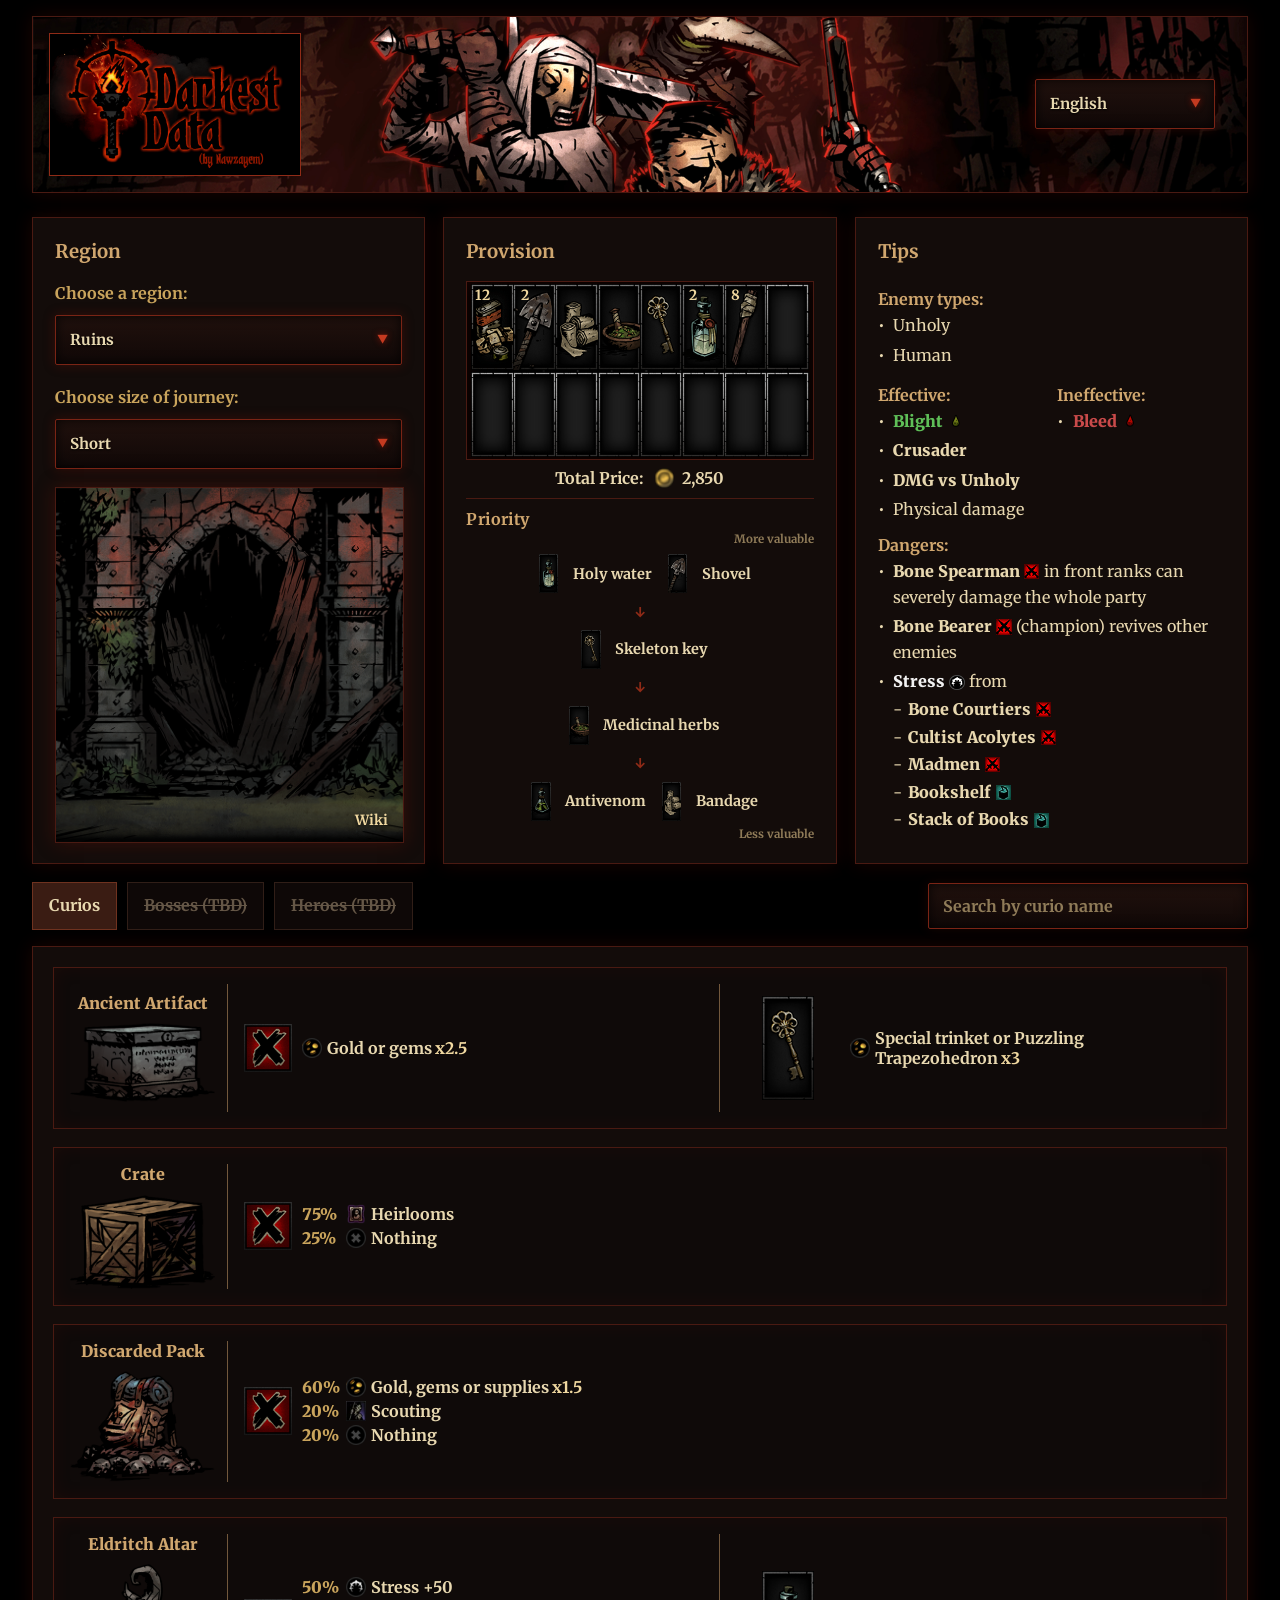
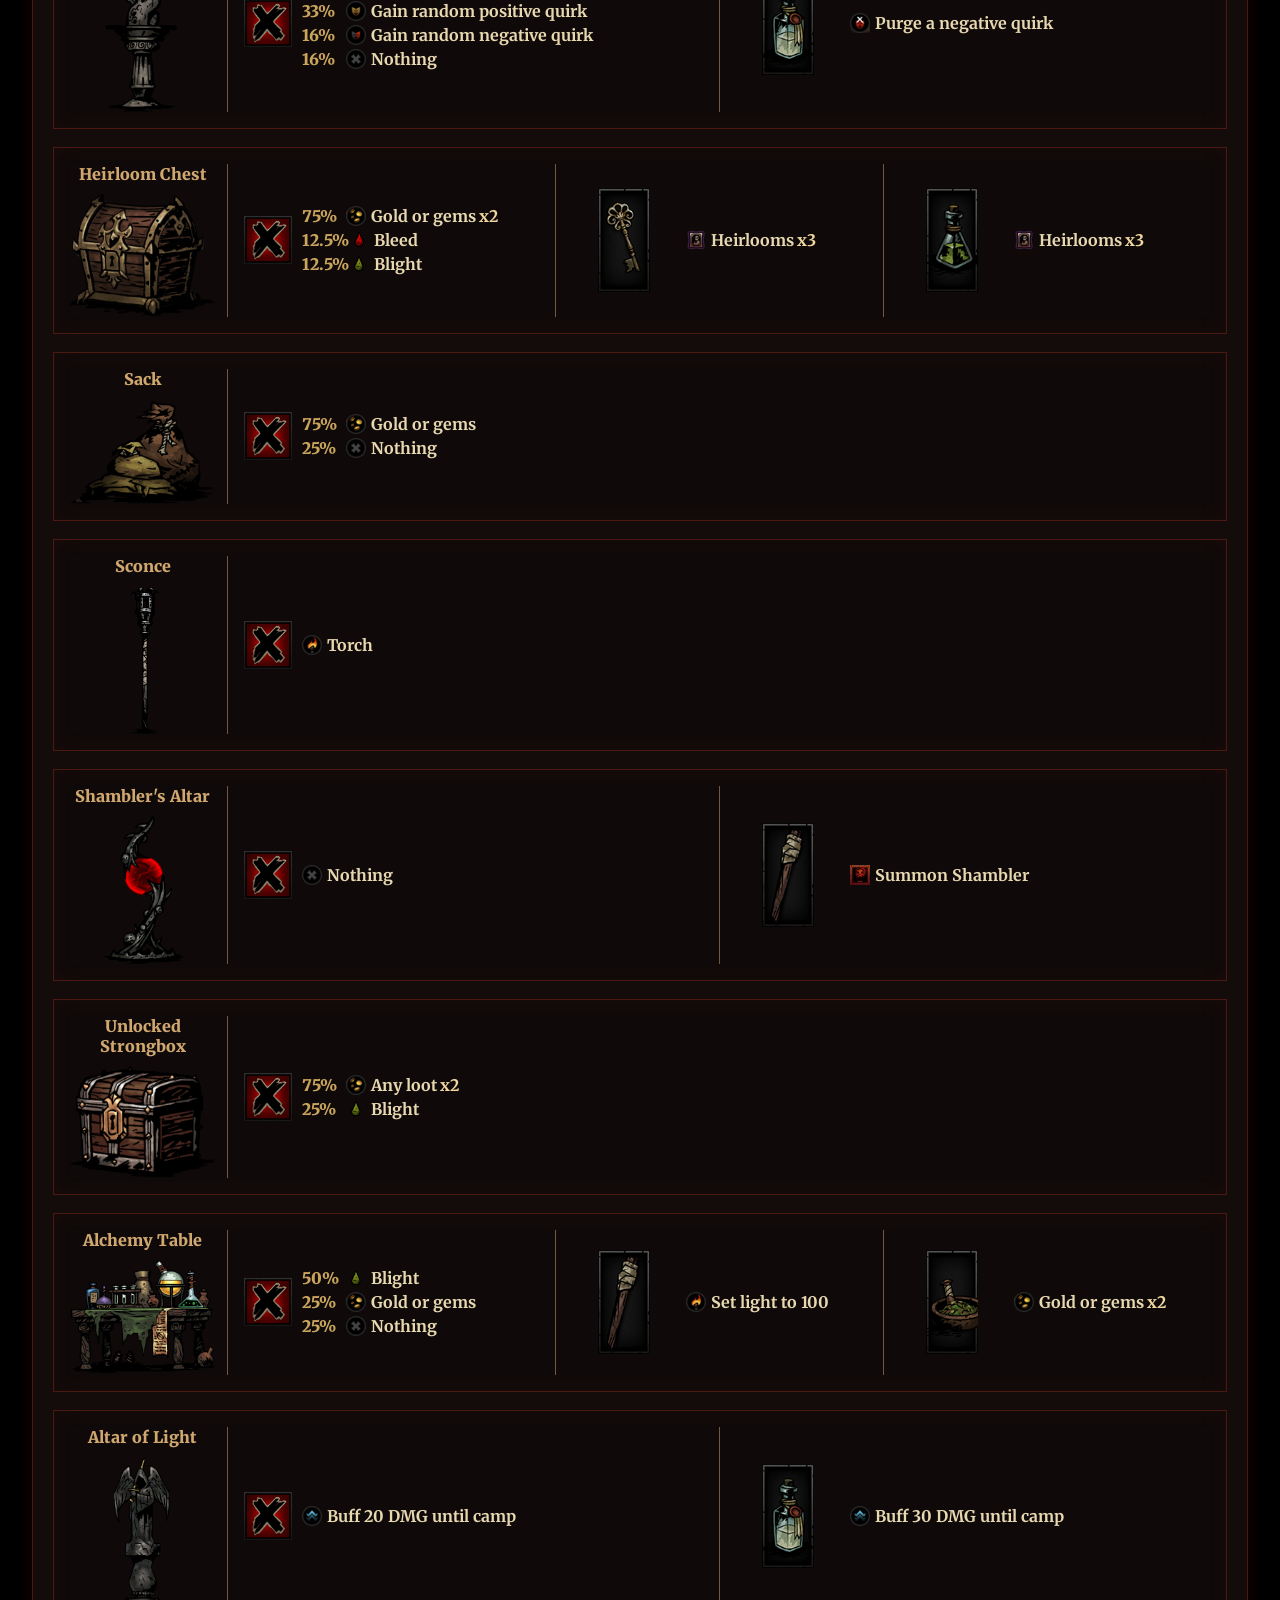
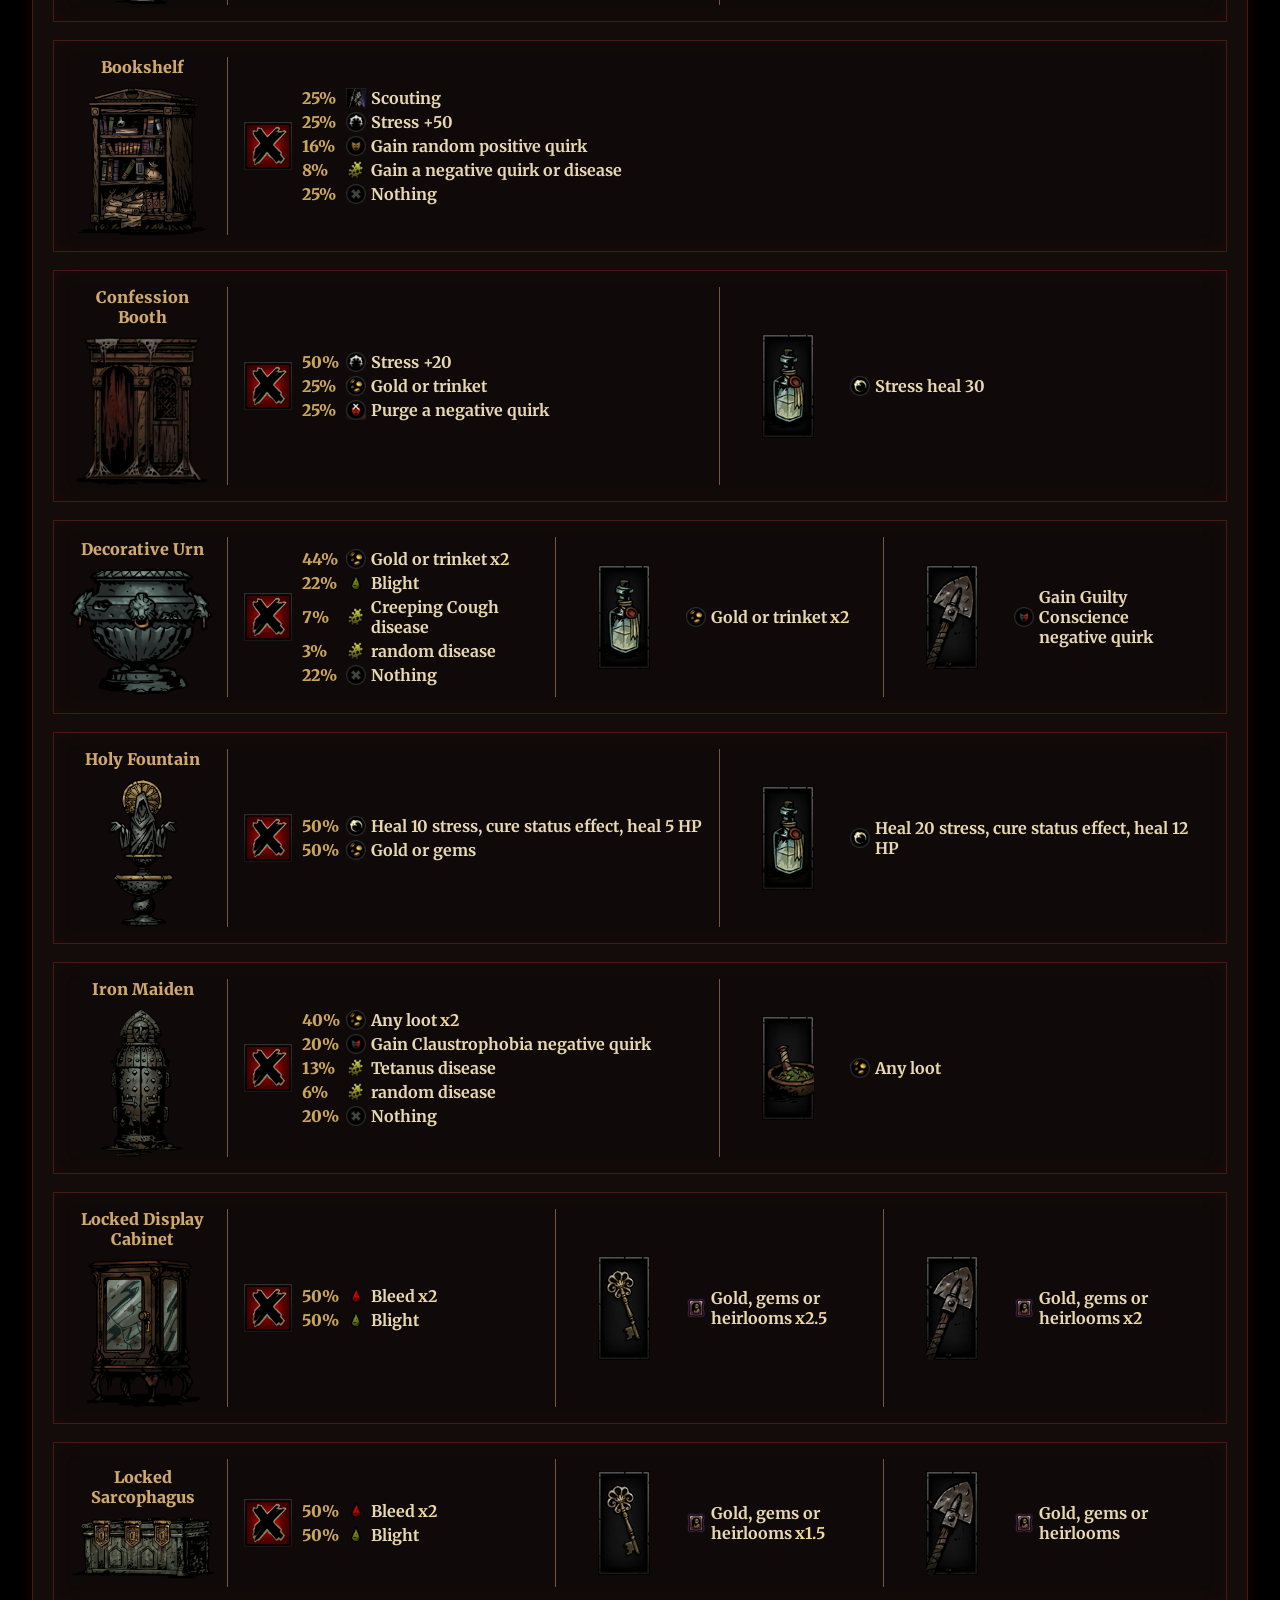
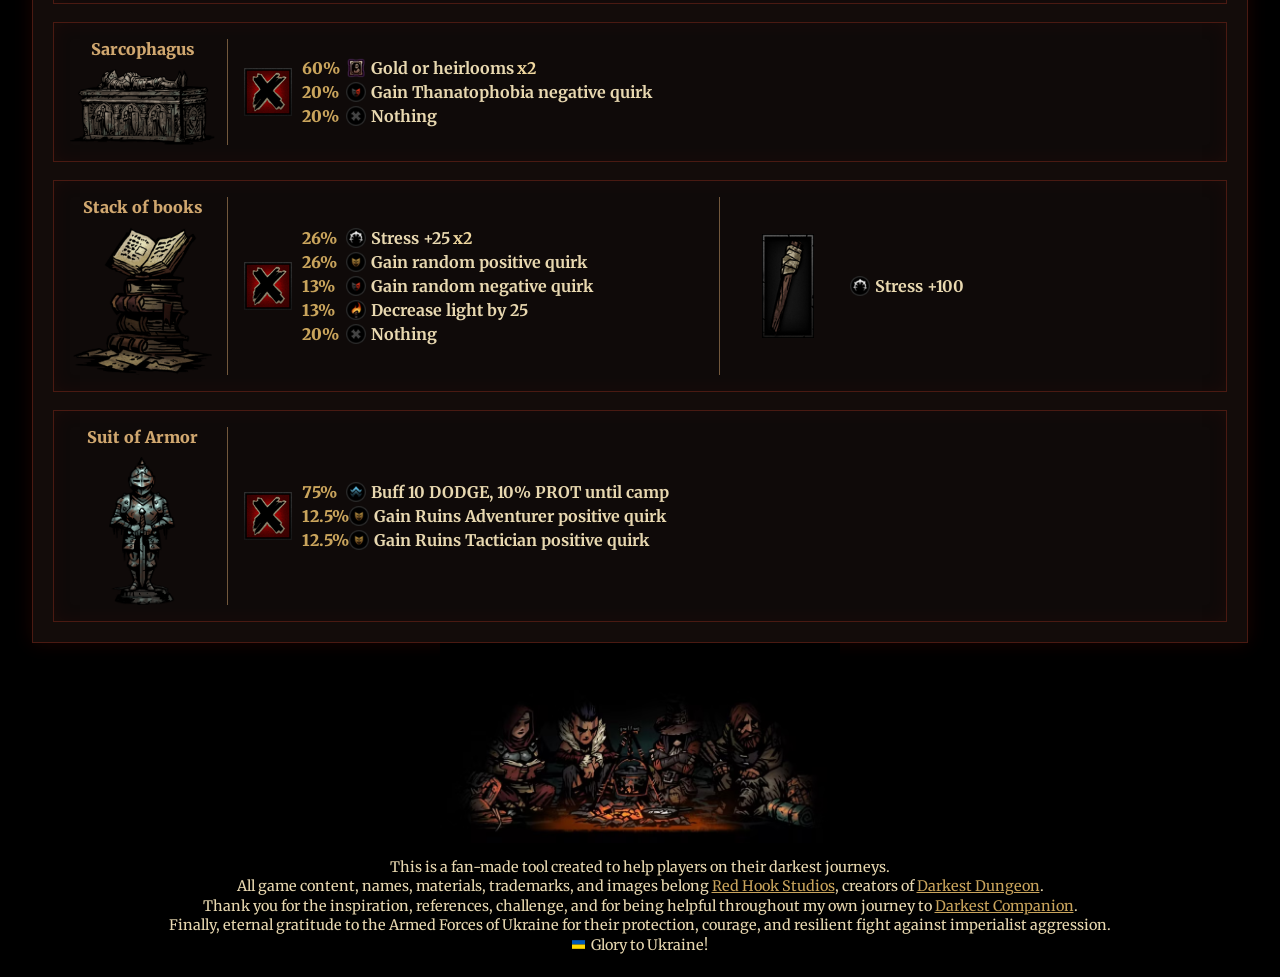
==== index.html @ 54802f9f "move index to root" ====
<!DOCTYPE html>
<html lang="en">
<head>
  <meta charset="UTF-8" />
  <meta name="viewport" content="width=device-width, initial-scale=1.0" />
  <title>Darkest Data</title>
  <base href="src/" />
  <!-- Styles CSS -->
  <link rel="stylesheet" href="styles.css" />

  <!-- Fonts -->
  <link rel="preconnect" href="https://fonts.googleapis.com">
  <link rel="preconnect" href="https://fonts.gstatic.com" crossorigin>
  <link href="https://fonts.googleapis.com/css2?family=Merriweather:wght@400;700;900&display=swap" rel="stylesheet">
</head>
<body>
  <div class="top-bar">
    <div class="top-bar-content">
      <div class="top-bar-locale">
        <div class="logo-wrapper">
          <img src="img/logo.png" alt="Darkest Data logo" />
        </div>
        <div class="select-wrapper locale-select-wrapper">
          <select id="locale-select" name="locale" class="dark-select">
            <option value="en">English</option>
          </select>
        </div>
      </div>
    </div>
  </div>
  <!-- <header>
    <h1>Title: Darkest Data</h1>
    <p>Unofficial fan guide for provisions, bosses, and dungeon planning.</p>
  </header> -->

  <main>
    <section>
      <!-- <h2>Select: Region, longevity</h2> -->
      <div class="region-panels">
        <div class="region-panel">
          <h3 id="region-heading">Region</h3>
          <label for="region-select" class="select-label" id="region-label">Choose a region:</label>
          <div class="select-wrapper">
            <select id="region-select" name="region" class="dark-select">
              <option value="ruins">Ruins</option>
              <option value="warrens">Warrens</option>
              <option value="cove">Cove</option>
              <option value="weald">Weald</option>
              <option value="town">Town</option>
              <option value="crimson-court">Crimson Court</option>
              <option value="color-of-madness">Color of Madness</option>
              <option value="darkest">Darkest Dungeon</option>
            </select>
          </div>
        <br />
          <label id="longevity-label" for="longevity-select" class="select-label">Choose longevity:</label>
          <div class="select-wrapper">
            <select id="longevity-select" name="longevity" class="dark-select"></select>
          </div>
          <div class="region-display" aria-live="polite">
            <a id="region-preview-link" href="https://darkestdungeon.fandom.com/wiki/Ruins" target="_blank" rel="noopener noreferrer" data-label="Wiki">
              <img id="region-preview" src="img/regions/ruins.png" alt="Ruins region preview" />
            </a>
          </div>
        </div>
        <div class="region-panel">
          <h3 id="provision-heading">Provision</h3>
          <div id="region-provision-grid" class="provision-grid" aria-live="polite"></div>
          <div id="region-provision-total" class="provision-total" aria-live="polite">
            <span class="provision-total-label">Total Price:</span>
            <img src="img/provision/coin.png" alt="Coin" class="provision-total-icon" />
            <span id="region-provision-total-value">0</span>
          </div>
          <p id="region-provision">Bring torches, food, and medicine to survive the darkness.</p>
          <div id="region-provision-priority" class="provision-priority" hidden>
            <div class="provision-priority-heading">Priority</div>
            <div class="provision-priority-note provision-priority-note--top" aria-hidden="true">
              <span>More valuable</span>
            </div>
            <div id="region-provision-priority-list" class="provision-priority-list" aria-live="polite"></div>
            <div class="provision-priority-note provision-priority-note--bottom" aria-hidden="true">
              <span>Less valuable</span>
            </div>
          </div>
        </div>
        <div class="region-panel">
          <h3 id="tips-heading">Tips</h3>
          <div id="region-tips" class="region-tips">Watch your stress and learn enemy patterns for better runs.</div>
        </div>
      </div>
    </section>

    <section>
      <!-- <h2>Boss Comps for the region</h2> -->
      <div class="boss-tabs">
        <div class="boss-tab-header">
          <div class="boss-tab-buttons" role="tablist" aria-label="Boss comps tabs">
            <button id="curios-tab" type="button" class="boss-tab-button active" data-boss-tab="curios" role="tab" aria-selected="true">Curios</button>
            <button id="bosses-tab" type="button" class="boss-tab-button" data-boss-tab="bosses" role="tab" aria-selected="false" aria-disabled="true" disabled>Bosses (TBD)</button>
            <button id="heroes-tab" type="button" class="boss-tab-button" data-boss-tab="heroes" role="tab" aria-selected="false" aria-disabled="true" disabled>Heroes (TBD)</button>
          </div>
          <label class="curios-search" for="curio-search">
            <!-- <span class="curios-search-label">Search curios</span> -->
            <input id="curio-search" class="curios-search-input" type="search" placeholder="Search by curio name" autocomplete="off" />
          </label>
        </div>
        <div class="boss-tab-panel active" data-boss-panel="curios" role="tabpanel">
          <div class="curios-panel">
            <div id="curios-panel-text" class="curios-panel-results" aria-live="polite"></div>
          </div>
        </div>
        <div class="boss-tab-panel" data-boss-panel="bosses" role="tabpanel" hidden>
          <p id="bosses-panel-text">Bosses content goes here</p>
        </div>
        <div class="boss-tab-panel" data-boss-panel="heroes" role="tabpanel" hidden>
          <p id="heroes-panel-text">Heroes content goes here</p>
        </div>
      </div>
    </section>
  </main>

  <footer>
    <img src="img/footer.png" alt="Footer" />
    <p>This is an unofficial fan-made guide. Not affiliated with Red Hook Studios.</p>
  </footer>

  <script src="data.js"></script>
  <script src="i18n.js"></script>
  <script src="curiosData.js"></script>
  <script src="script.js"></script>
</body>
</html>
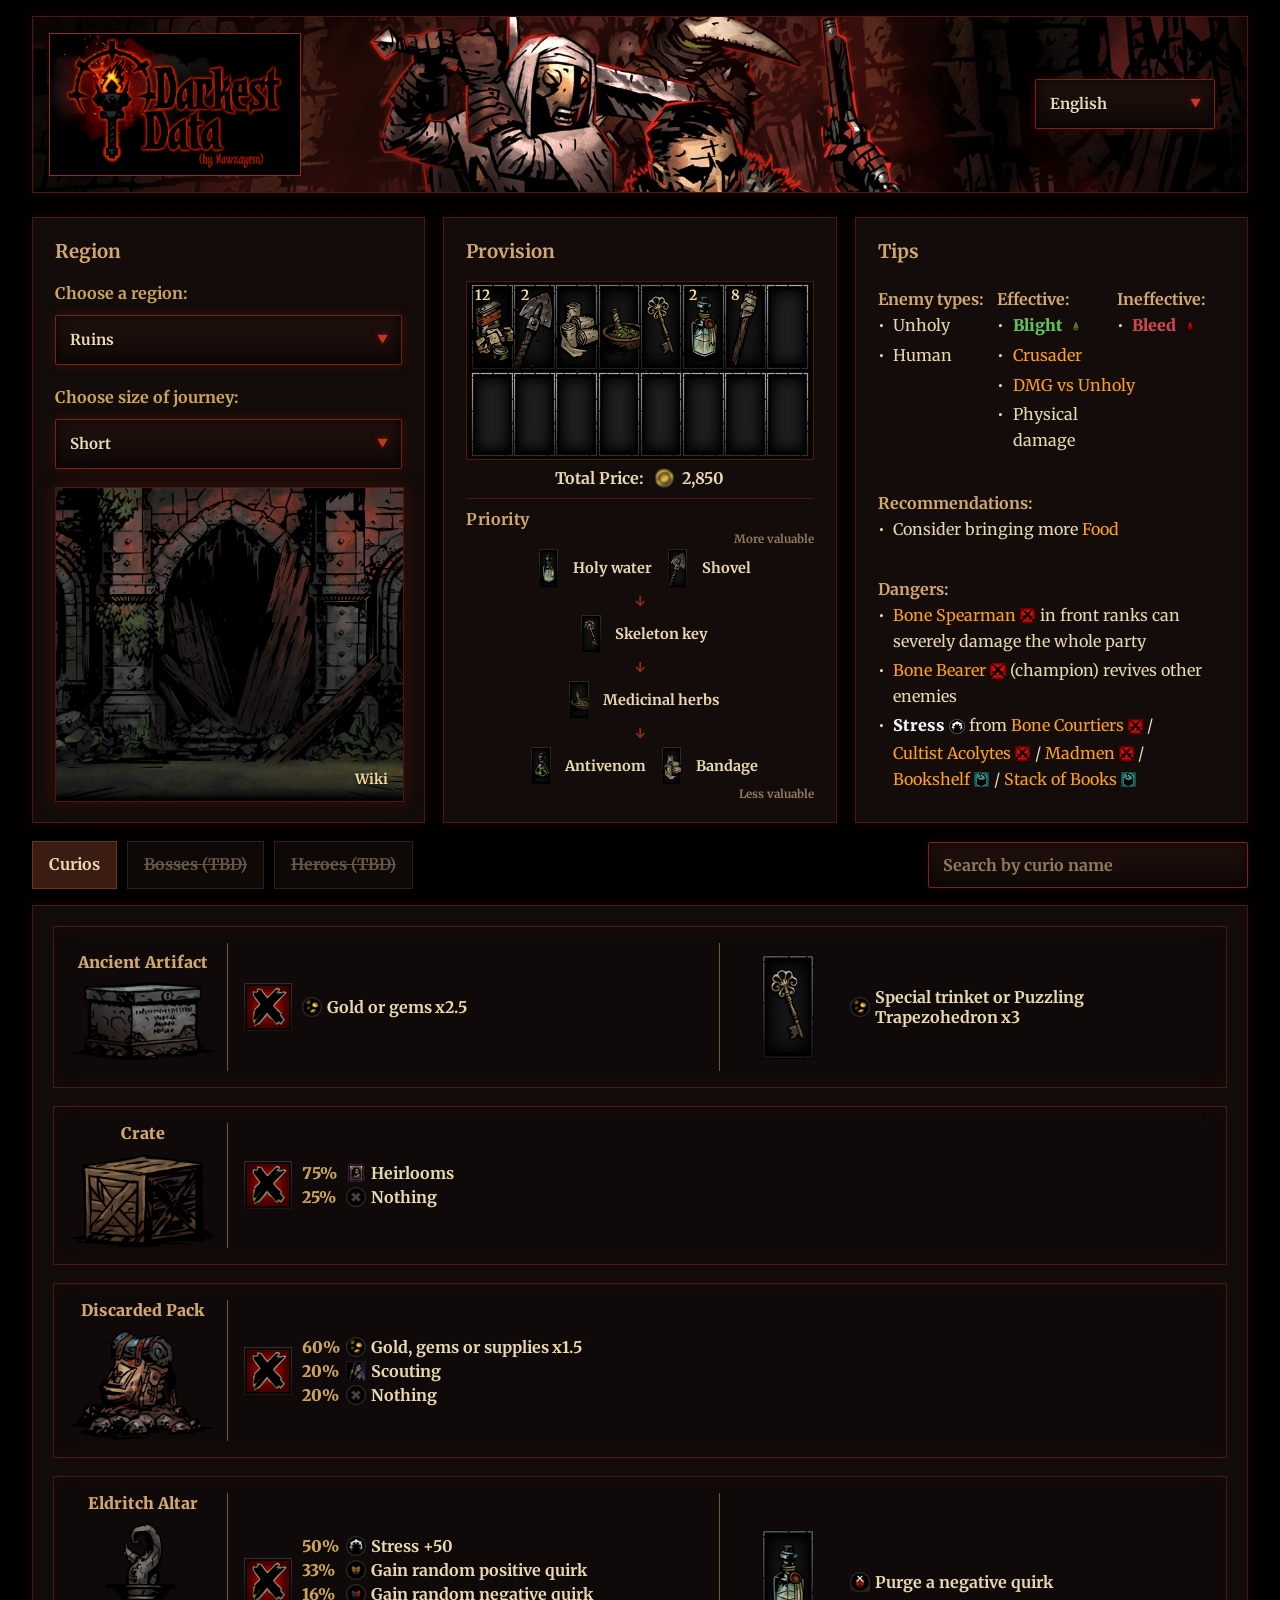
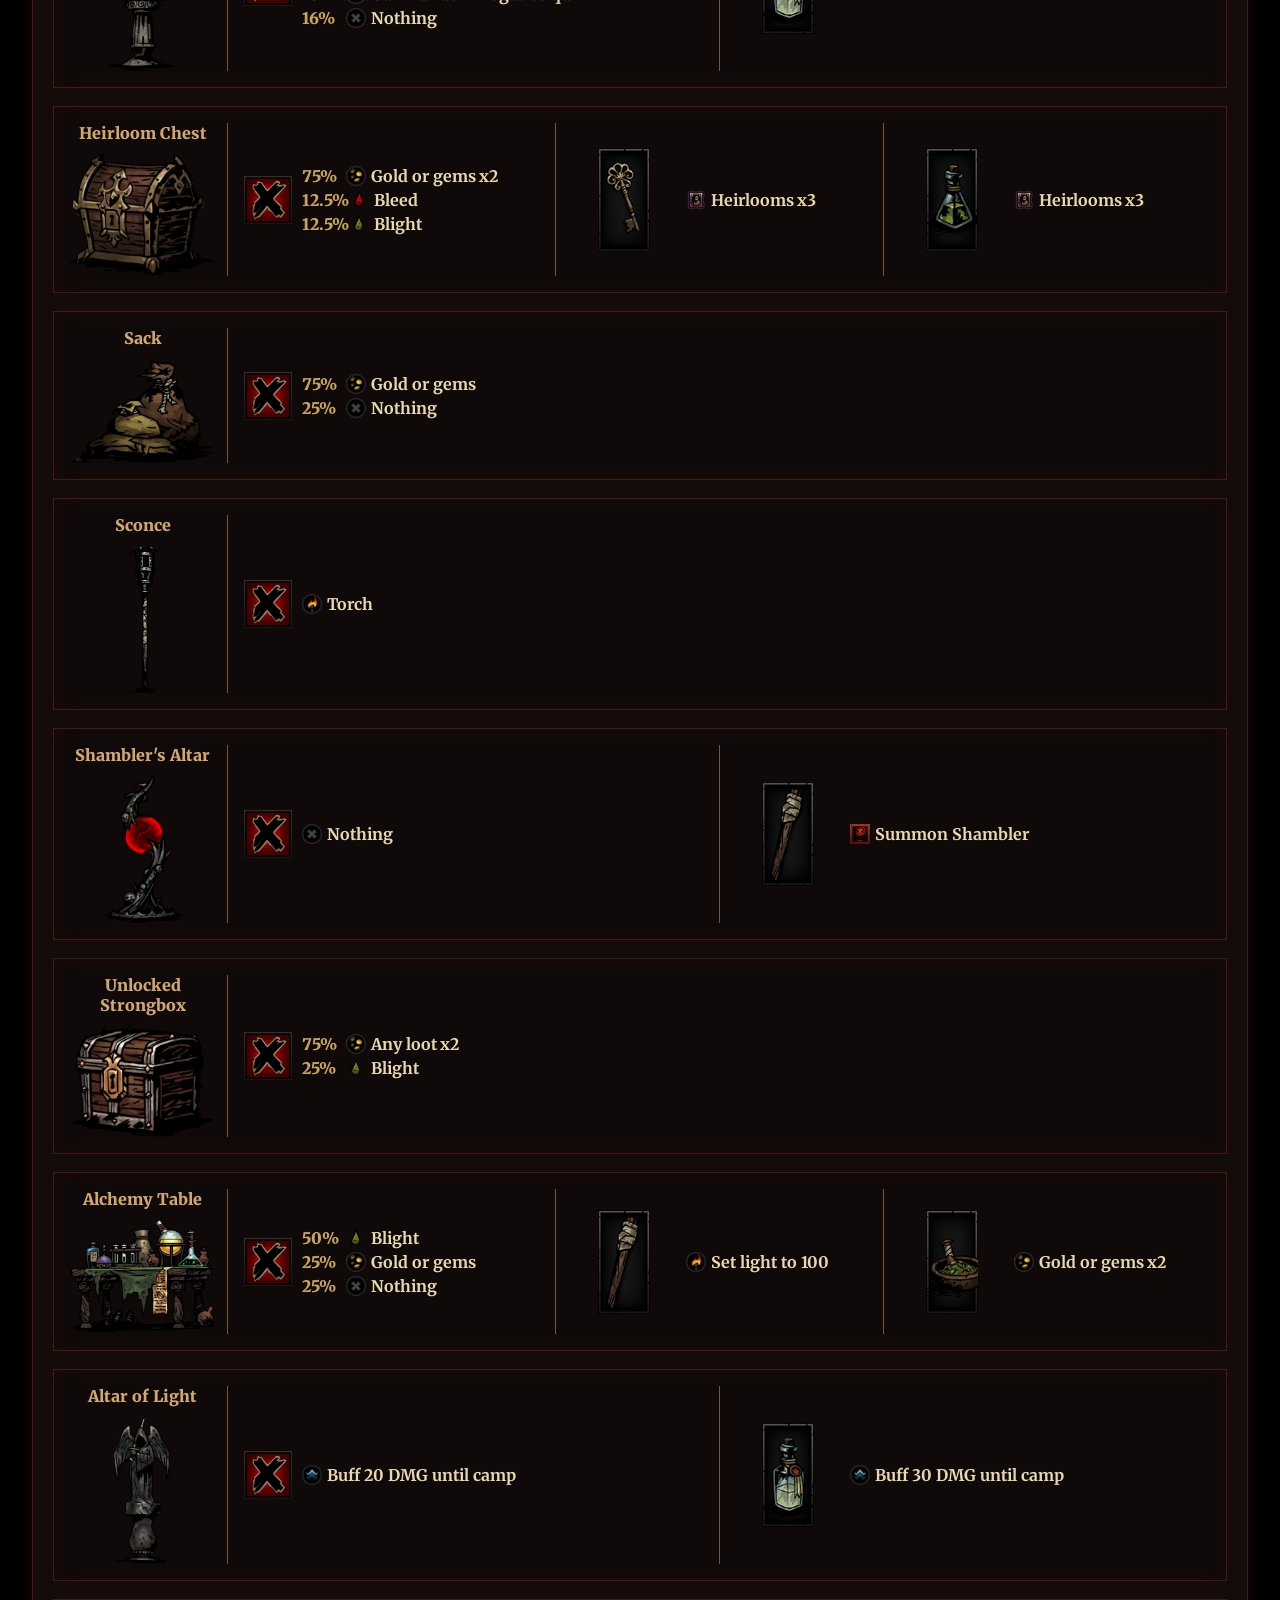
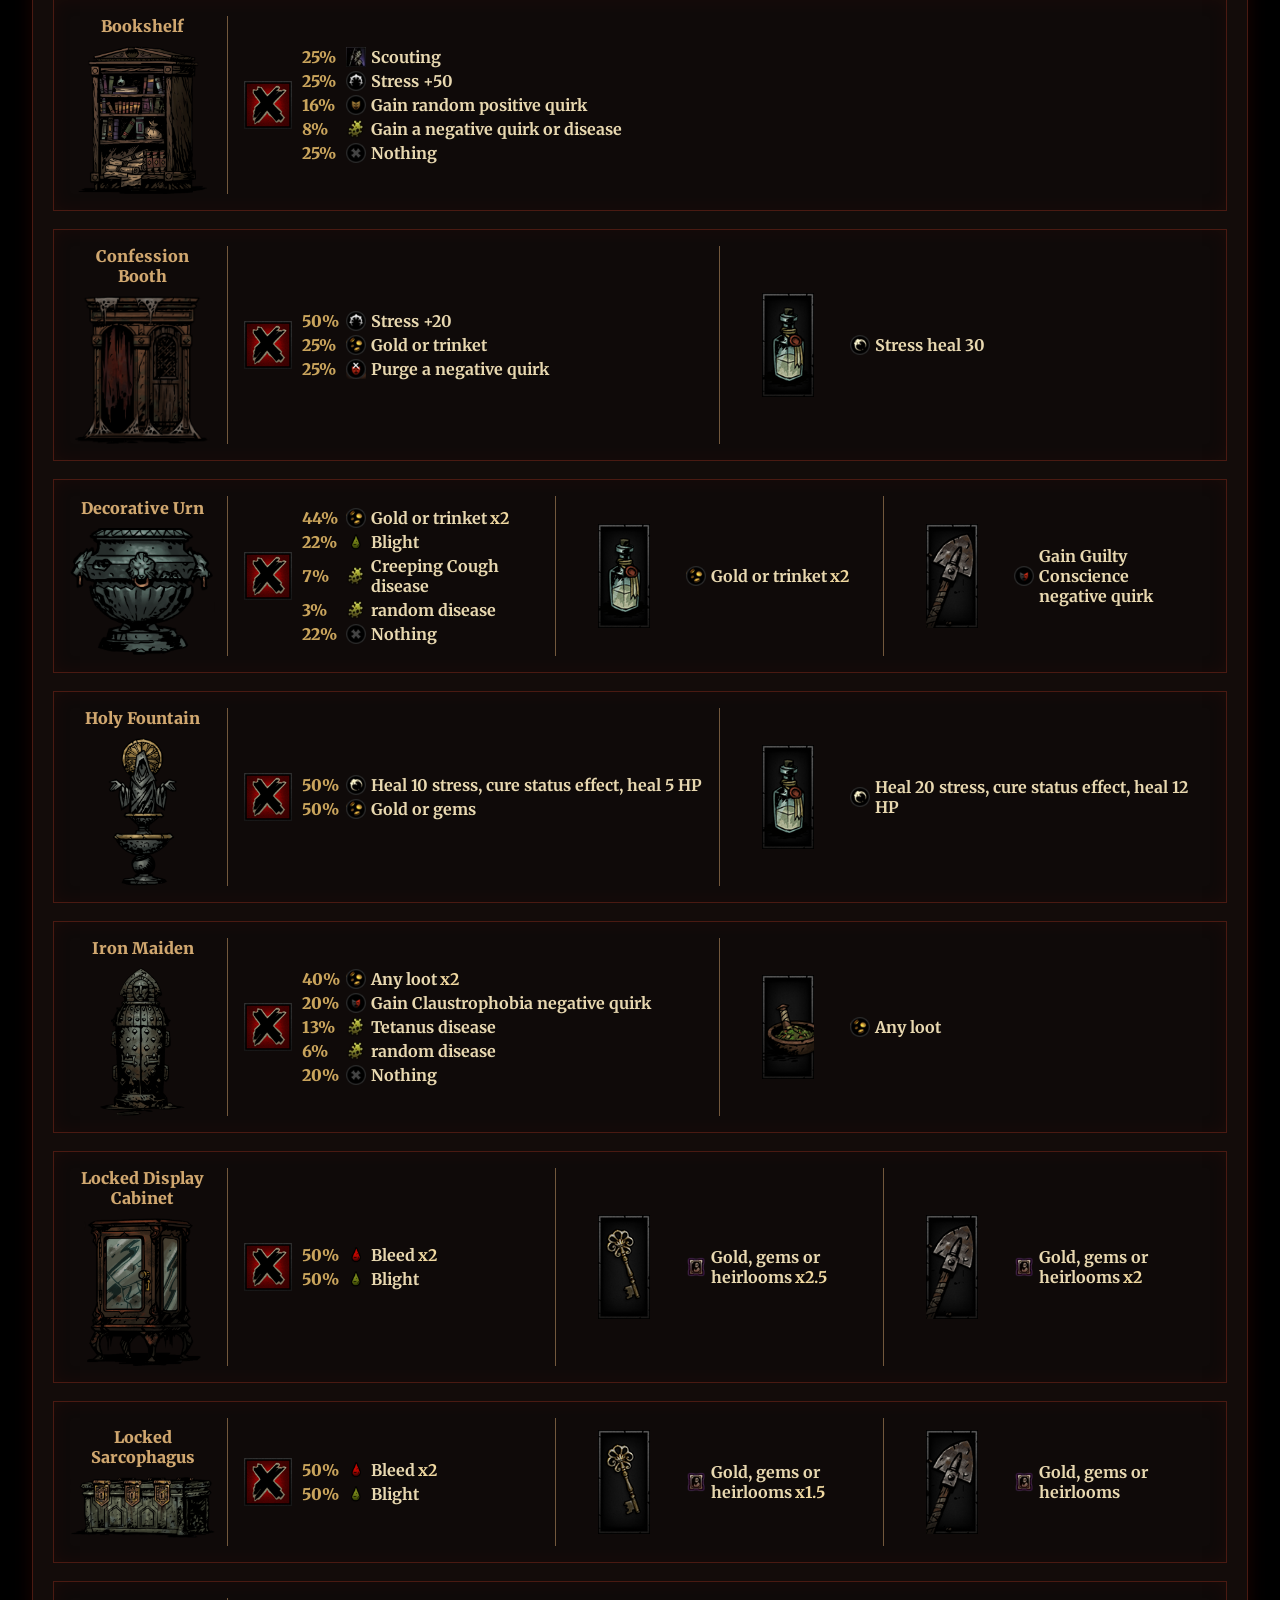
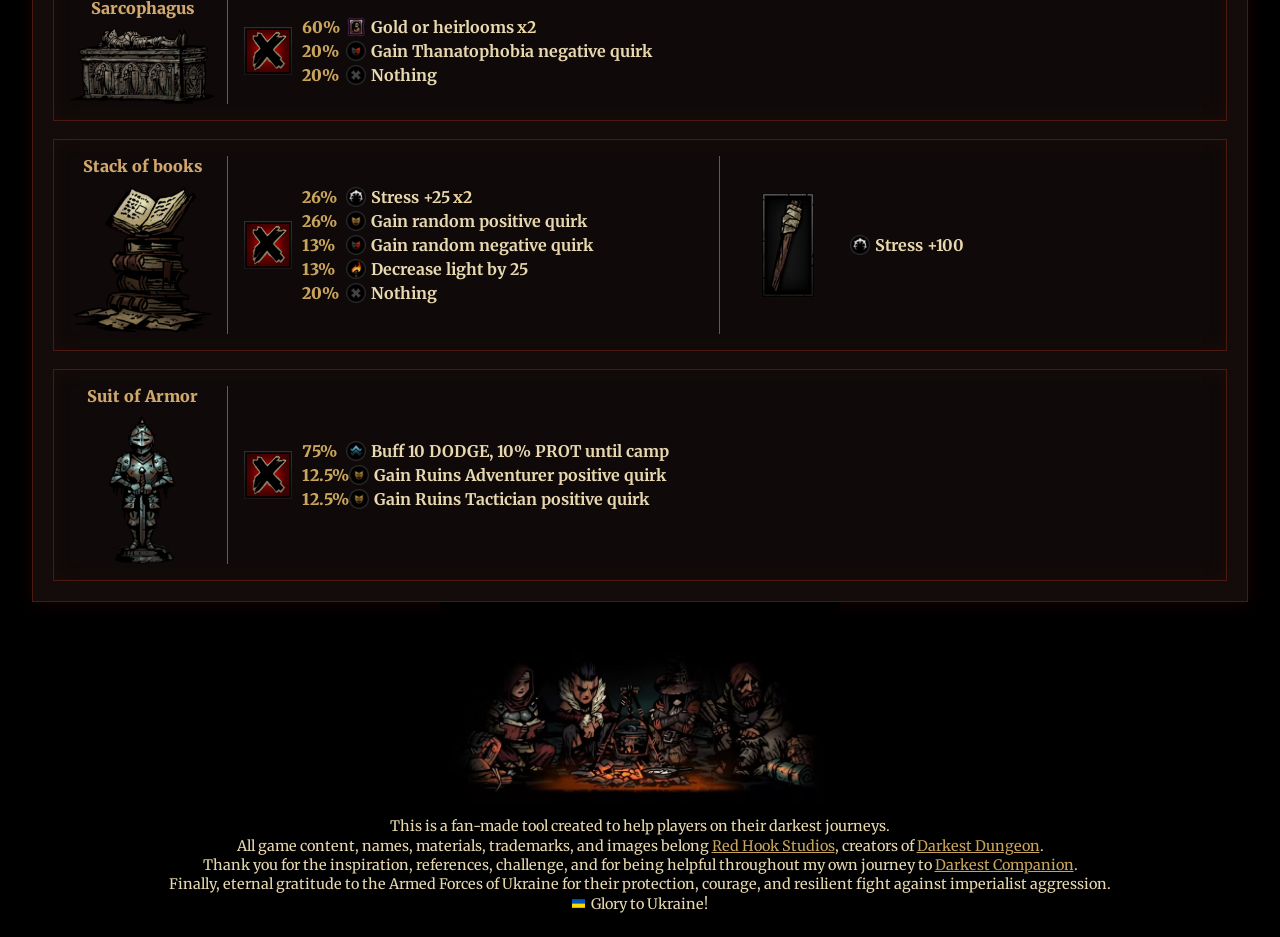
==== commit 5ffe5f0c: "add recomendations block to tips" ====
--- a/index.html
+++ b/index.html
@@ -46,9 +46,9 @@
               <option value="warrens">Warrens</option>
               <option value="cove">Cove</option>
               <option value="weald">Weald</option>
-              <option value="town">Town</option>
-              <option value="crimson-court">Crimson Court</option>
-              <option value="color-of-madness">Color of Madness</option>
+              <option value="hamlet">Hamlet</option>
+              <option value="courtyard">Courtyard</option>
+              <option value="farmstead">Farmstead</option>
               <option value="darkest">Darkest Dungeon</option>
             </select>
           </div>
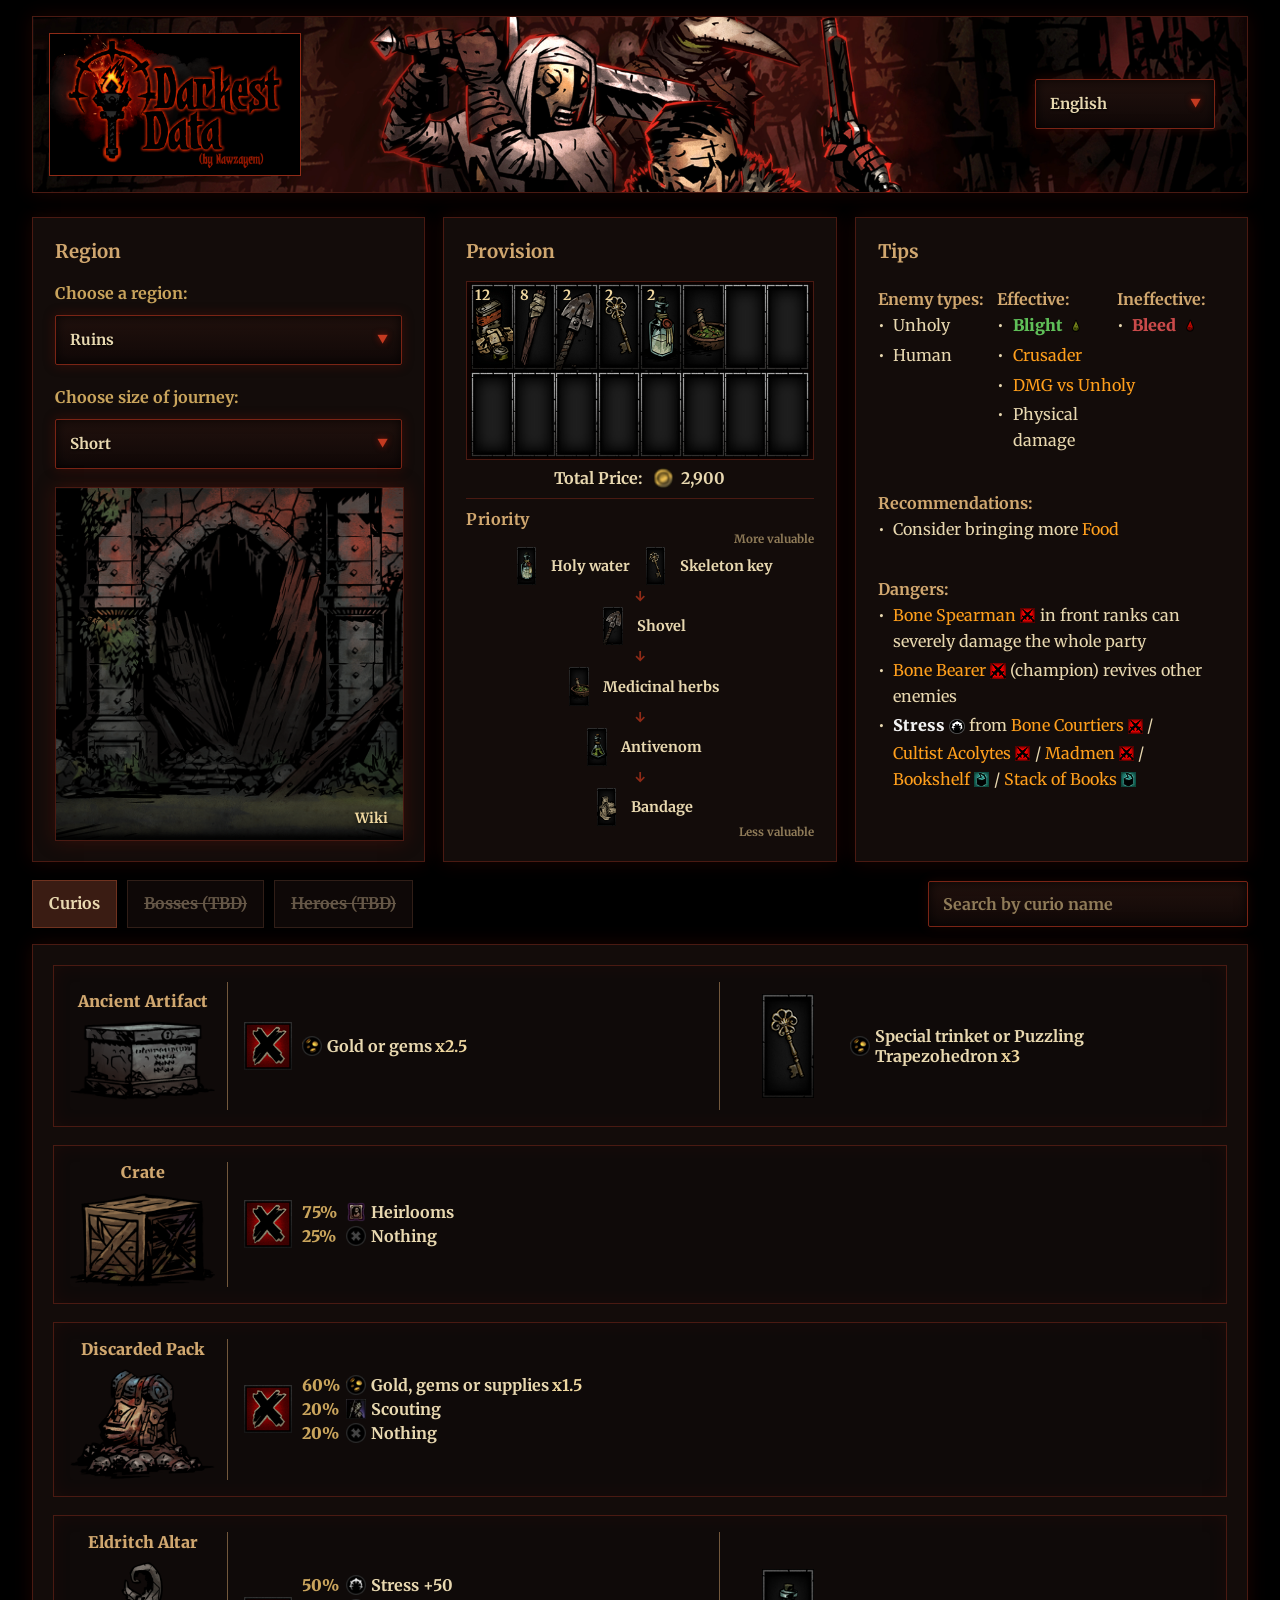
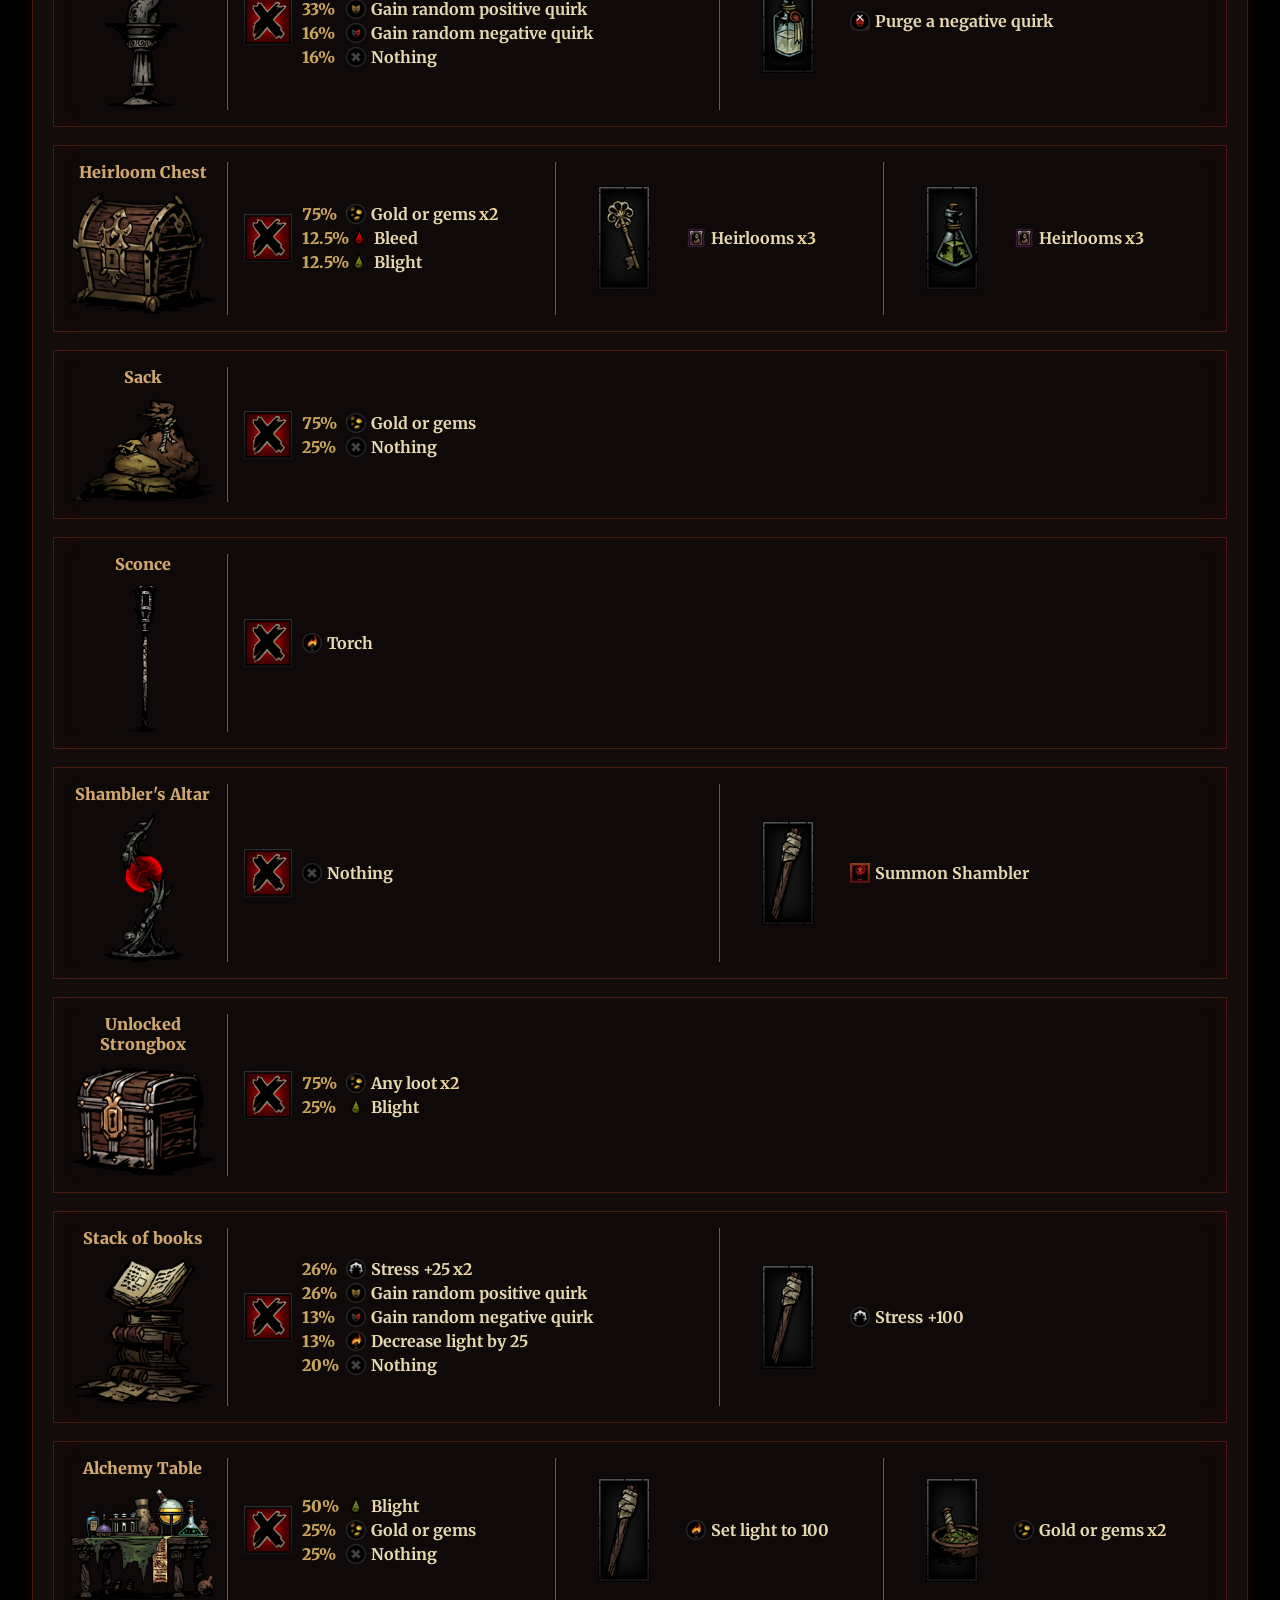
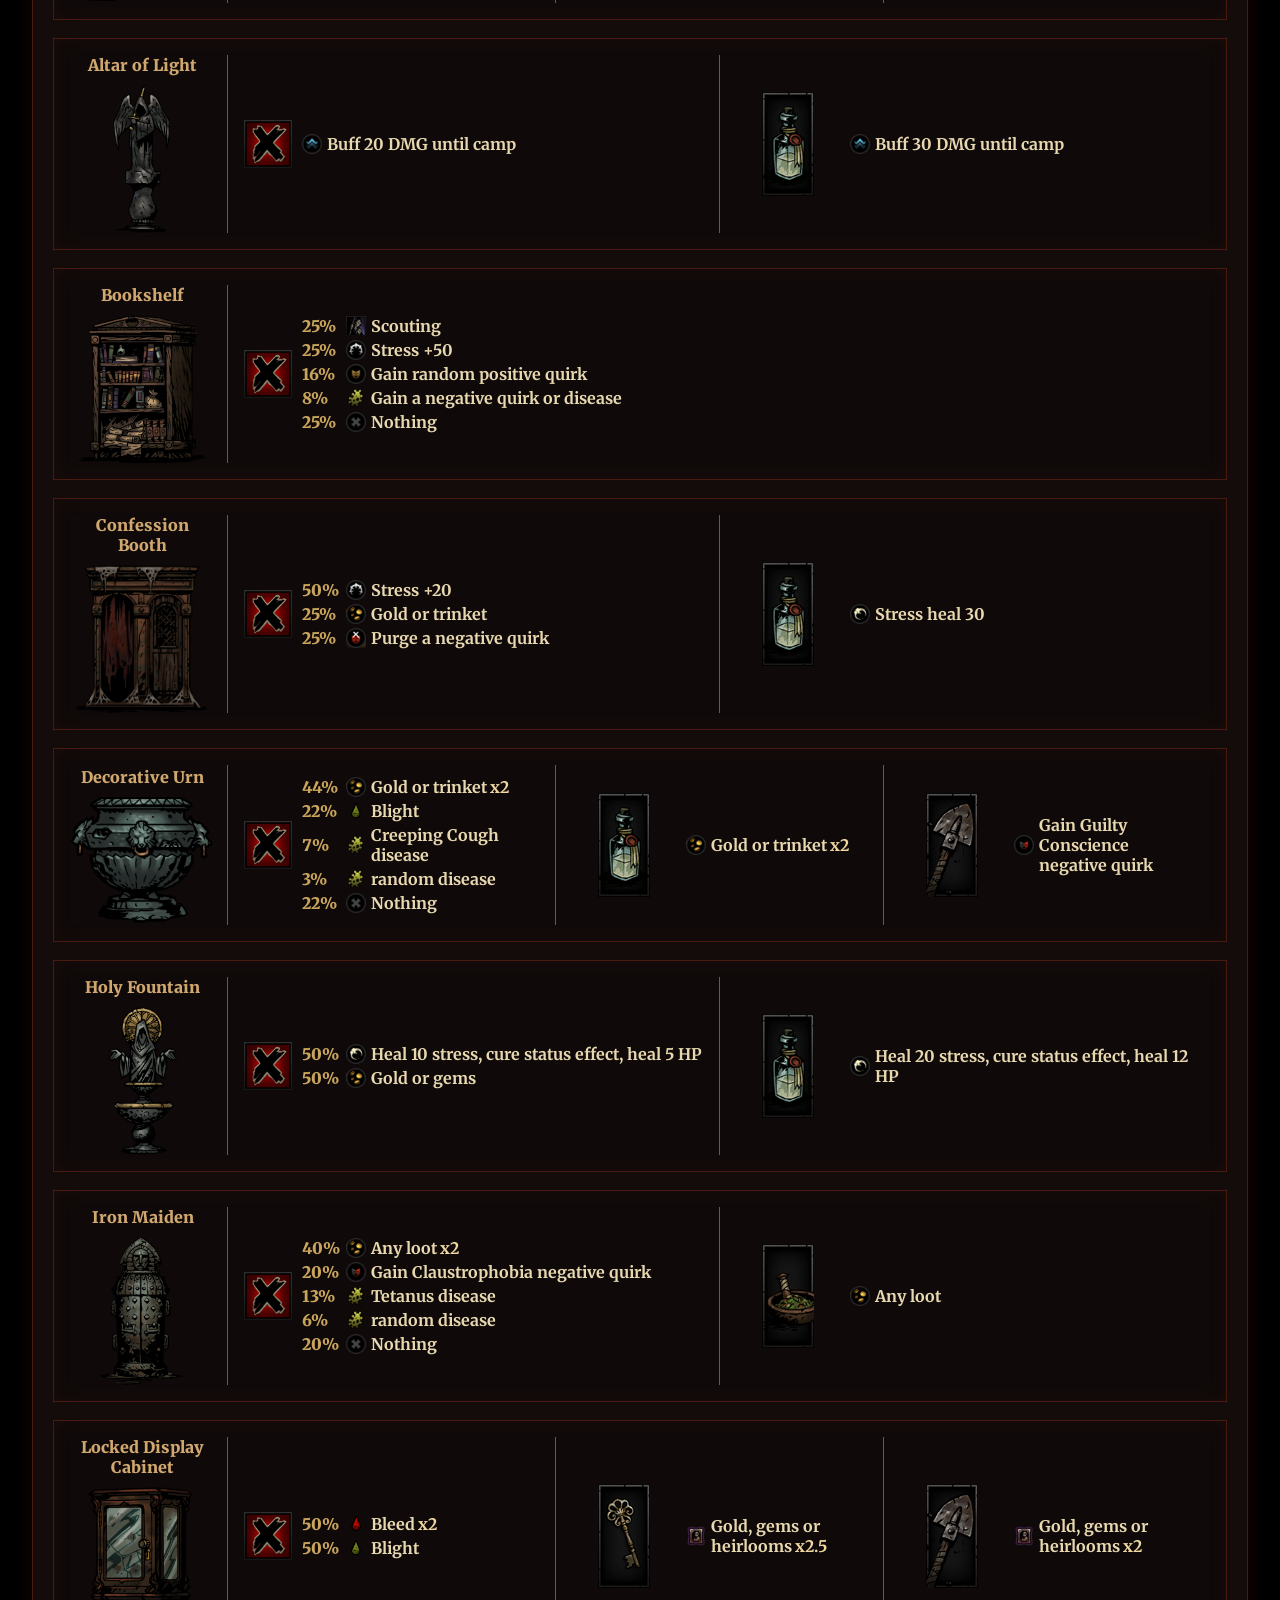
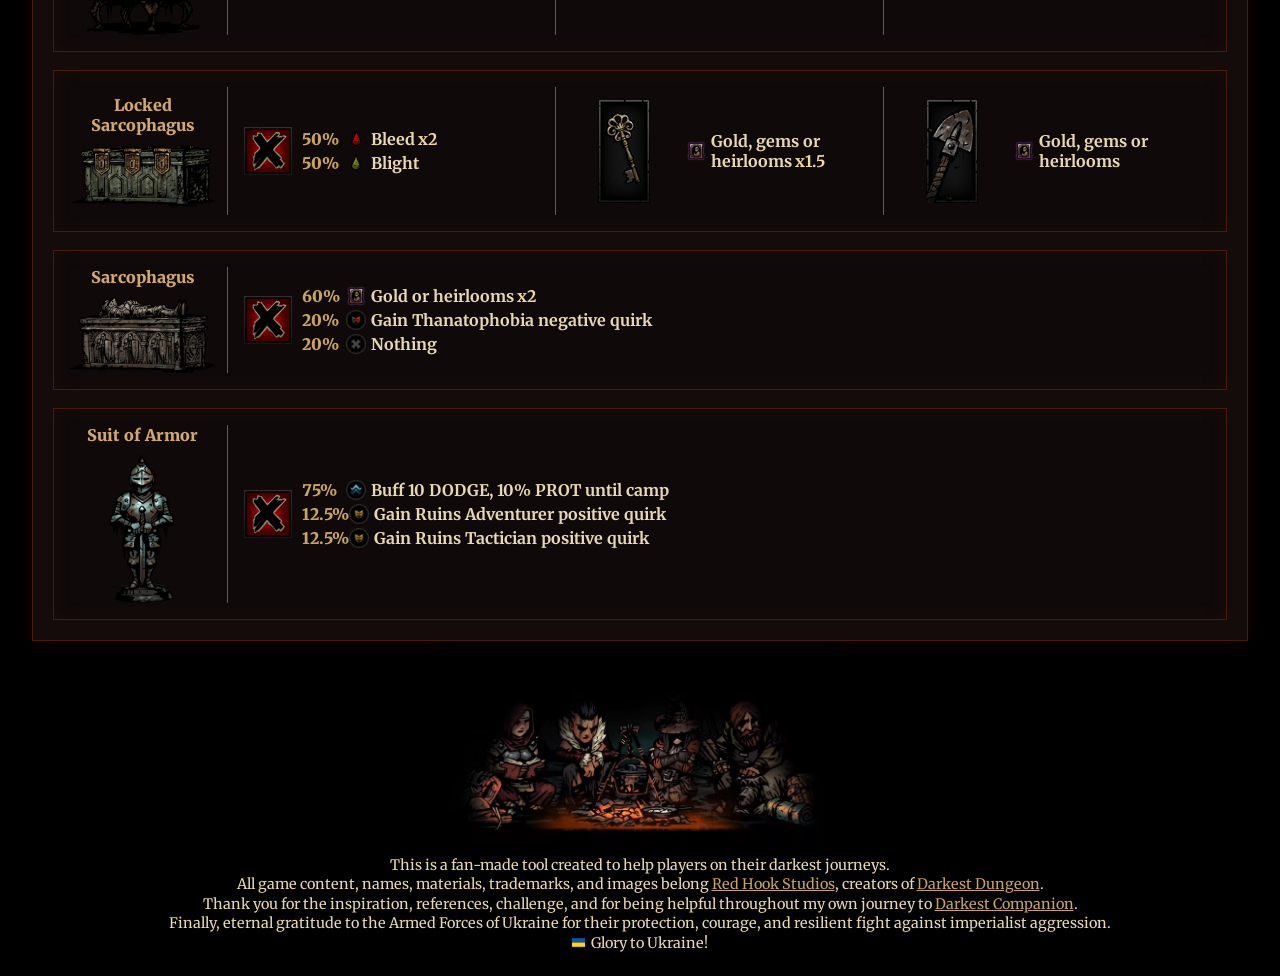
==== commit 2be96e54: "Provision+priority for Ruins/Warrens/Cove/Weald; Split regions by groups" ====
--- a/index.html
+++ b/index.html
@@ -42,14 +42,21 @@
           <label for="region-select" class="select-label" id="region-label">Choose a region:</label>
           <div class="select-wrapper">
             <select id="region-select" name="region" class="dark-select">
-              <option value="ruins">Ruins</option>
-              <option value="warrens">Warrens</option>
-              <option value="cove">Cove</option>
-              <option value="weald">Weald</option>
-              <option value="hamlet">Hamlet</option>
-              <option value="courtyard">Courtyard</option>
-              <option value="farmstead">Farmstead</option>
-              <option value="darkest">Darkest Dungeon</option>
+              <optgroup label="Standart">
+                <option value="ruins">Ruins</option>
+                <option value="warrens">Warrens</option>
+                <option value="cove">Cove</option>
+                <option value="weald">Weald</option>
+                <option value="darkest">Darkest Dungeon</option>
+              </optgroup>
+              <optgroup label="Special Events">
+                <option value="hamlet">Hamlet (Wolves at the door)</option>
+                <option value="weald-shrieker">Weald (Shrieker)</option>
+              </optgroup>
+              <optgroup label="DLC">
+                <option value="courtyard">Courtyard</option>
+                <option value="farmstead">Farmstead</option>
+              </optgroup>
             </select>
           </div>
         <br />
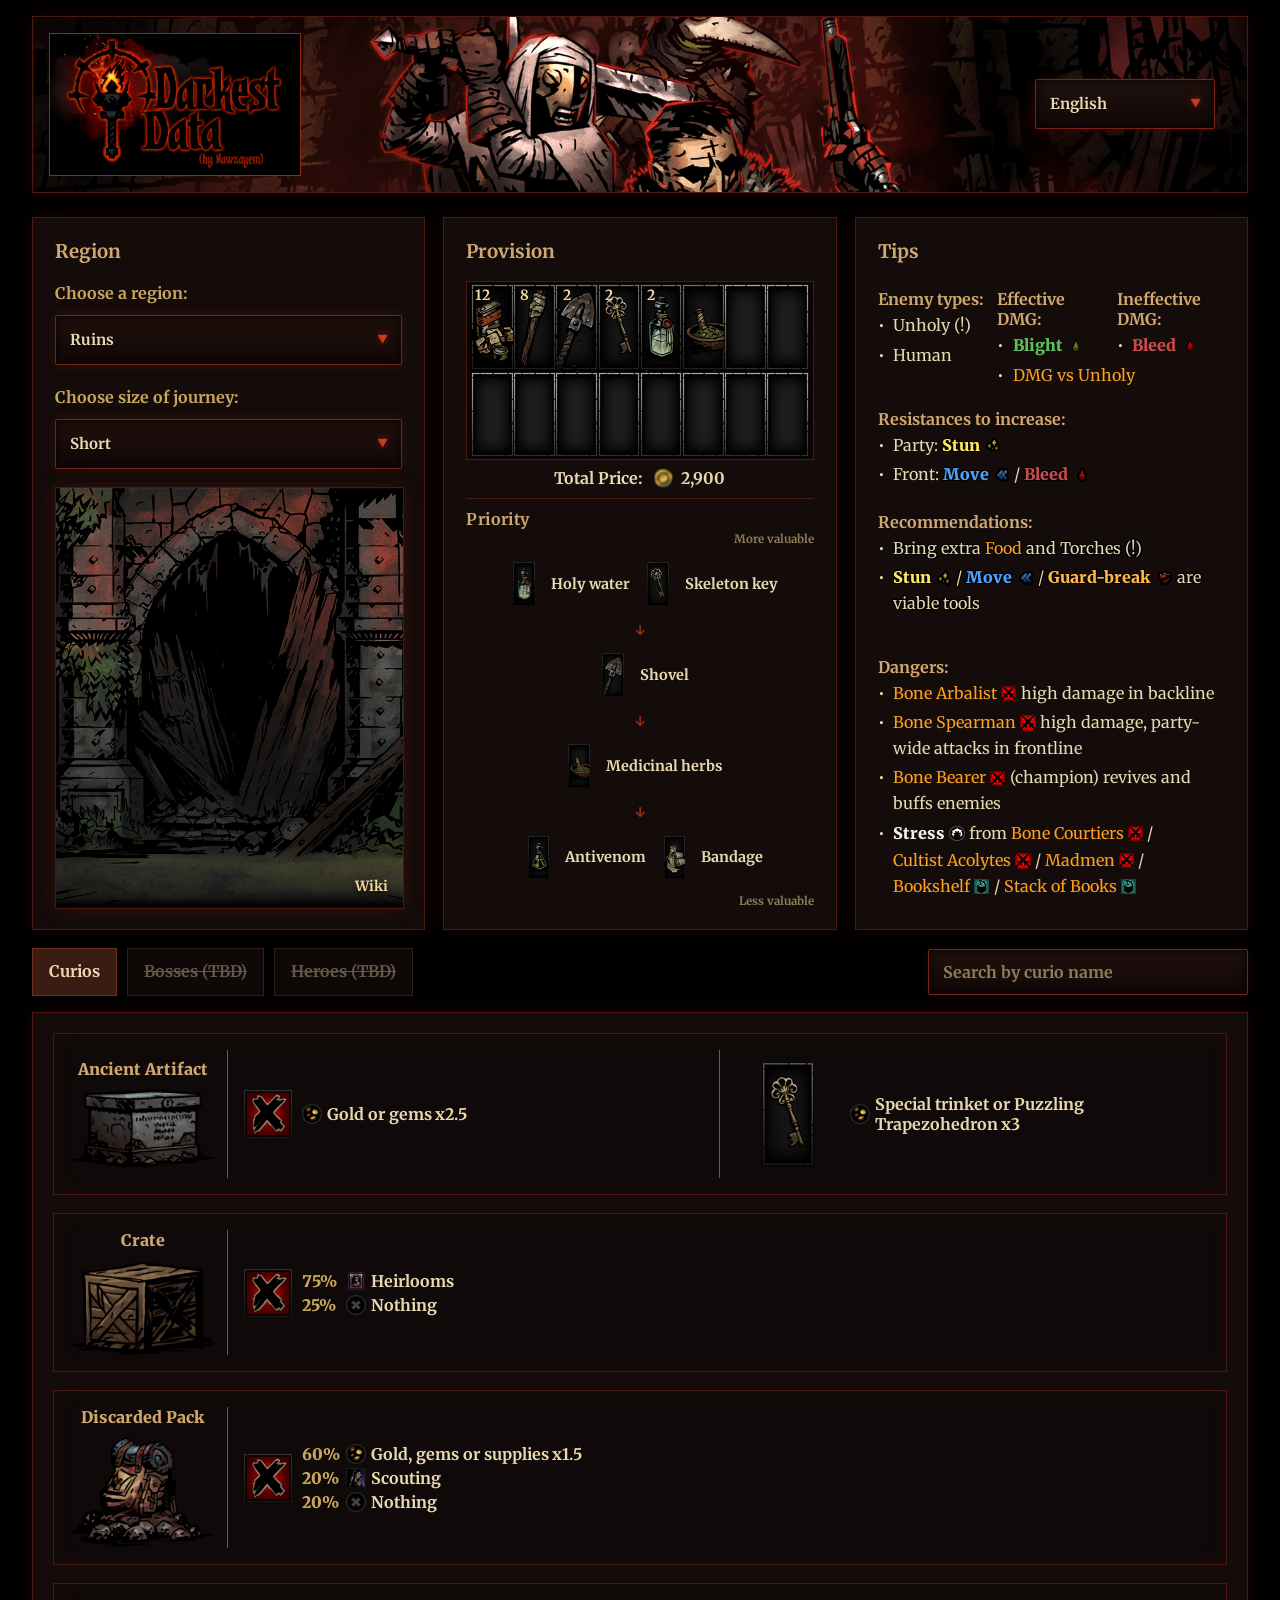
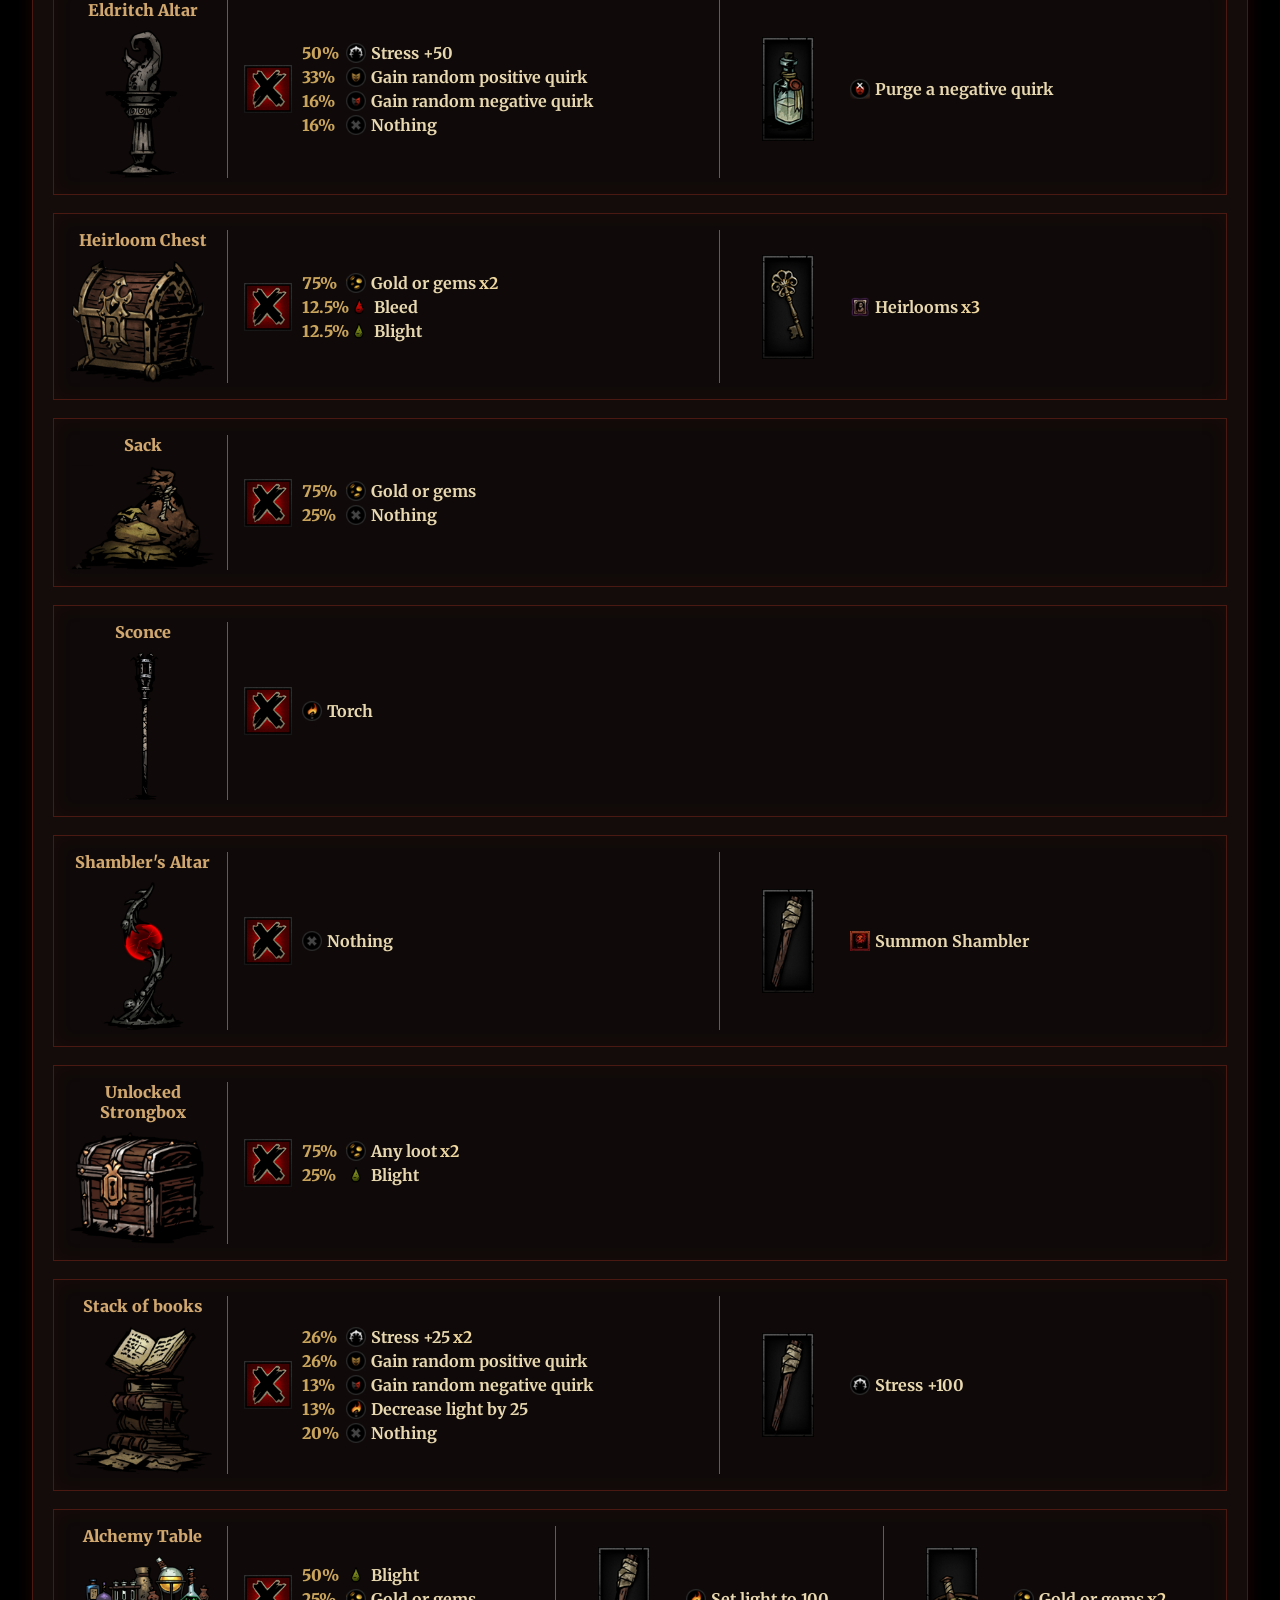
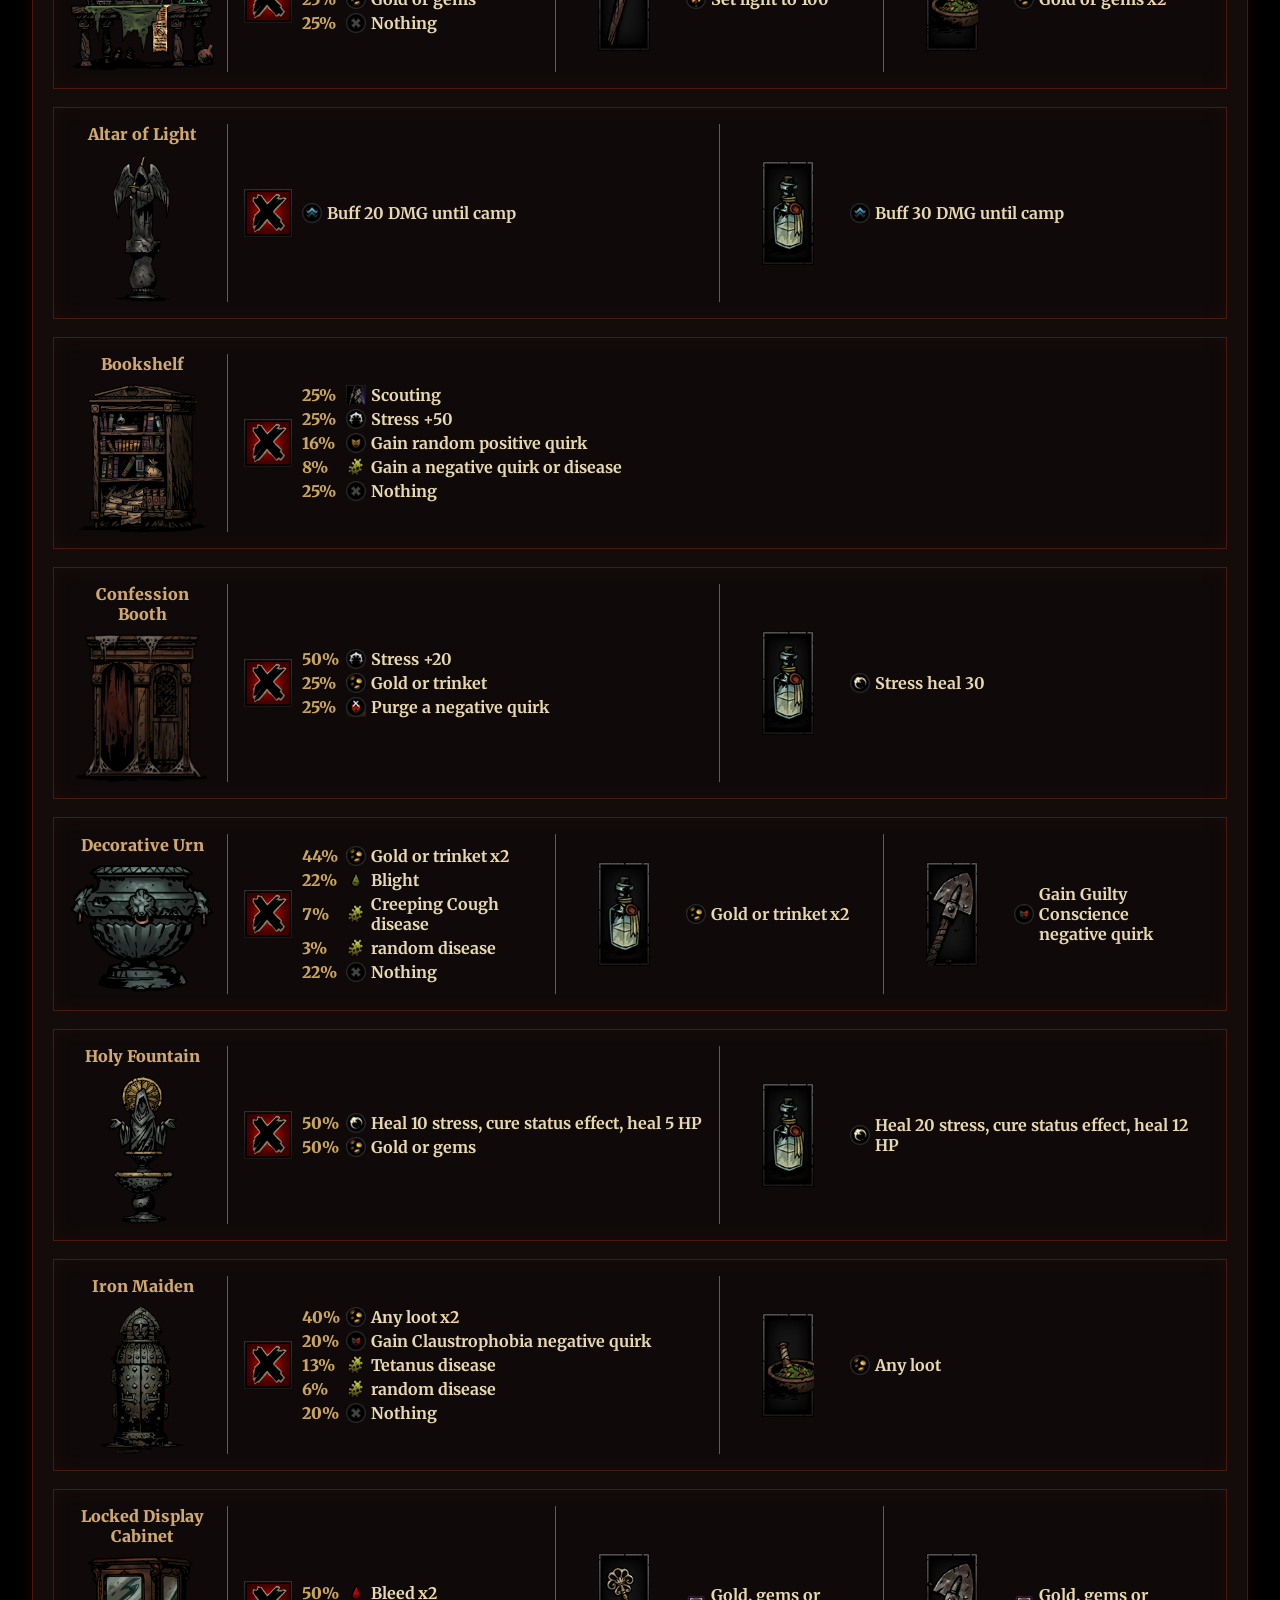
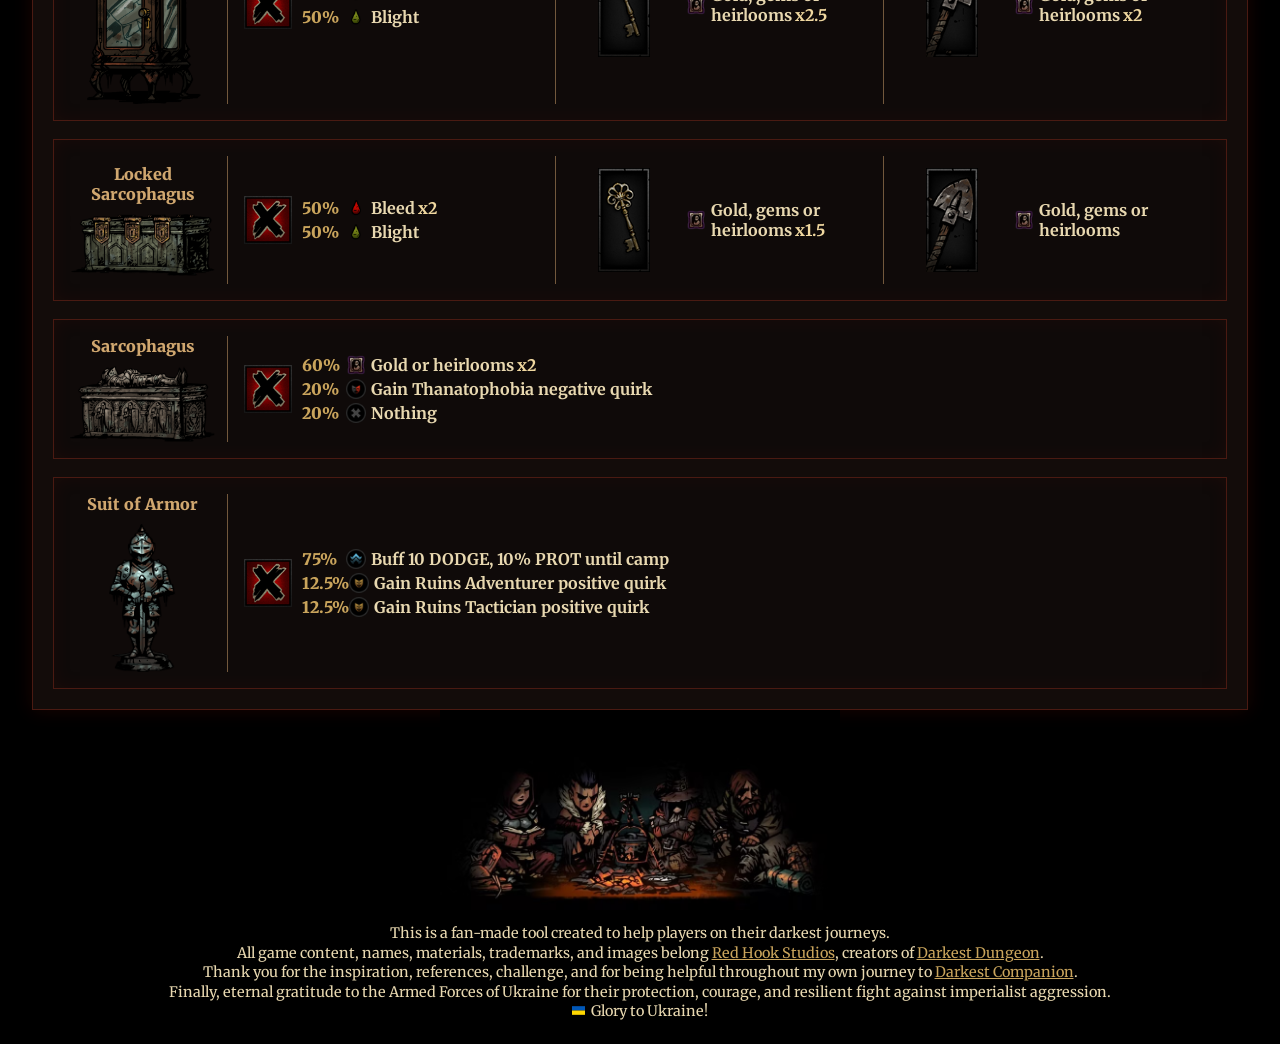
==== commit aac288d5: "Ruins provision piority fix; Heirloom chest fix" ====
--- a/index.html
+++ b/index.html
@@ -131,7 +131,7 @@
     <p>This is an unofficial fan-made guide. Not affiliated with Red Hook Studios.</p>
   </footer>
 
-  <script src="data.js"></script>
+  <script src="provisionData.js"></script>
   <script src="i18n.js"></script>
   <script src="curiosData.js"></script>
   <script src="script.js"></script>
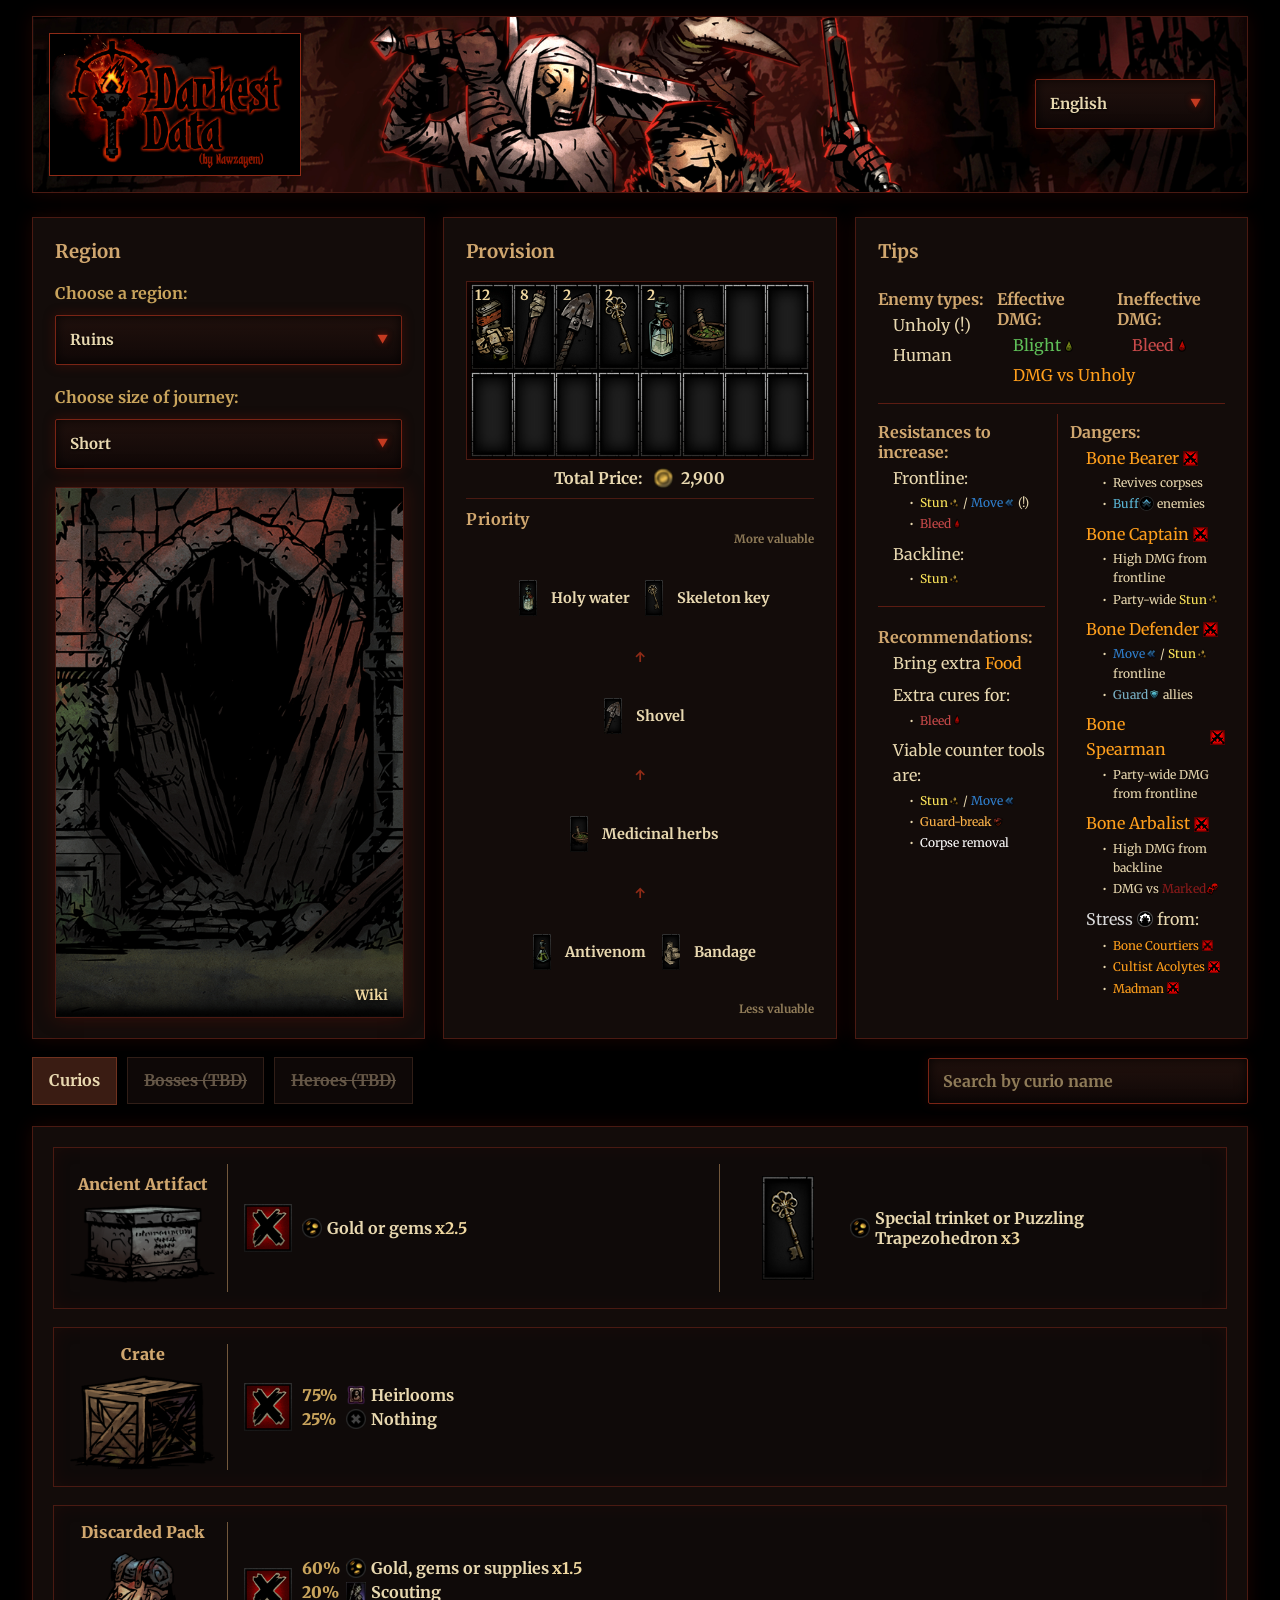
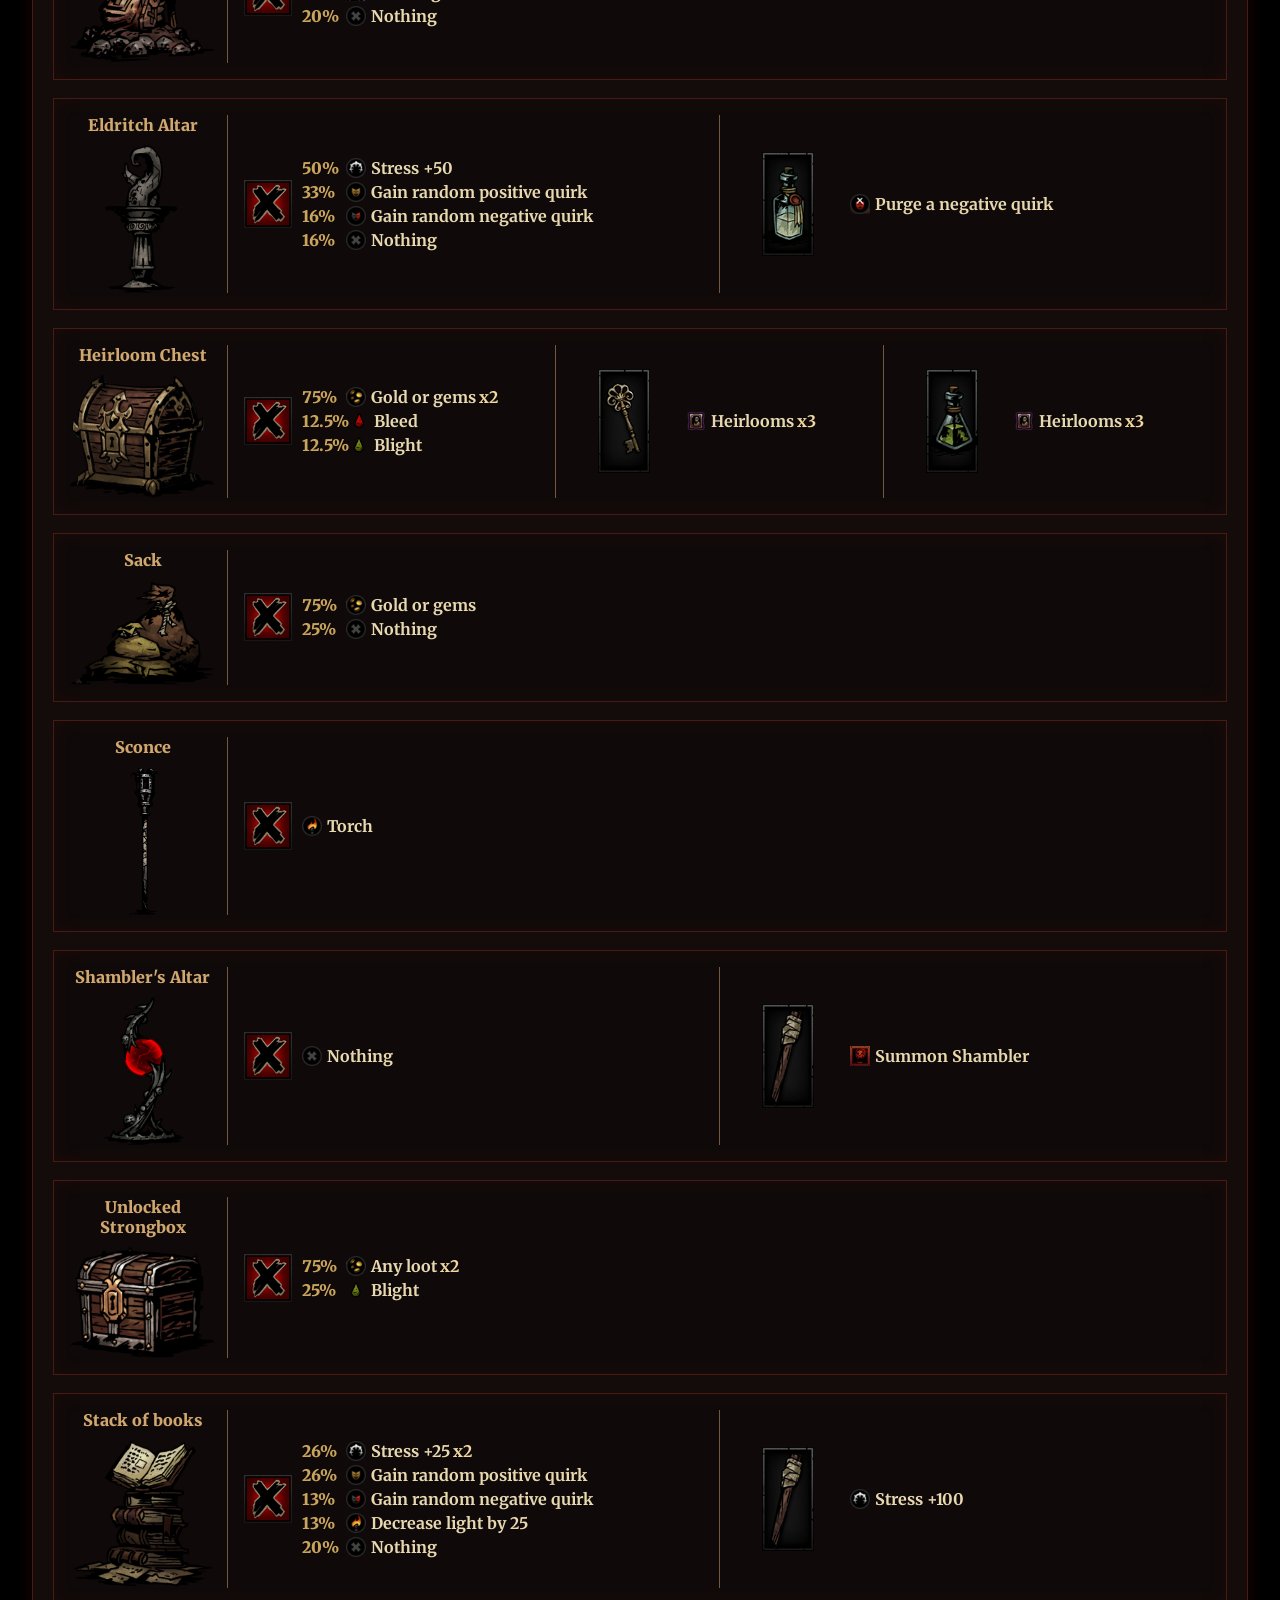
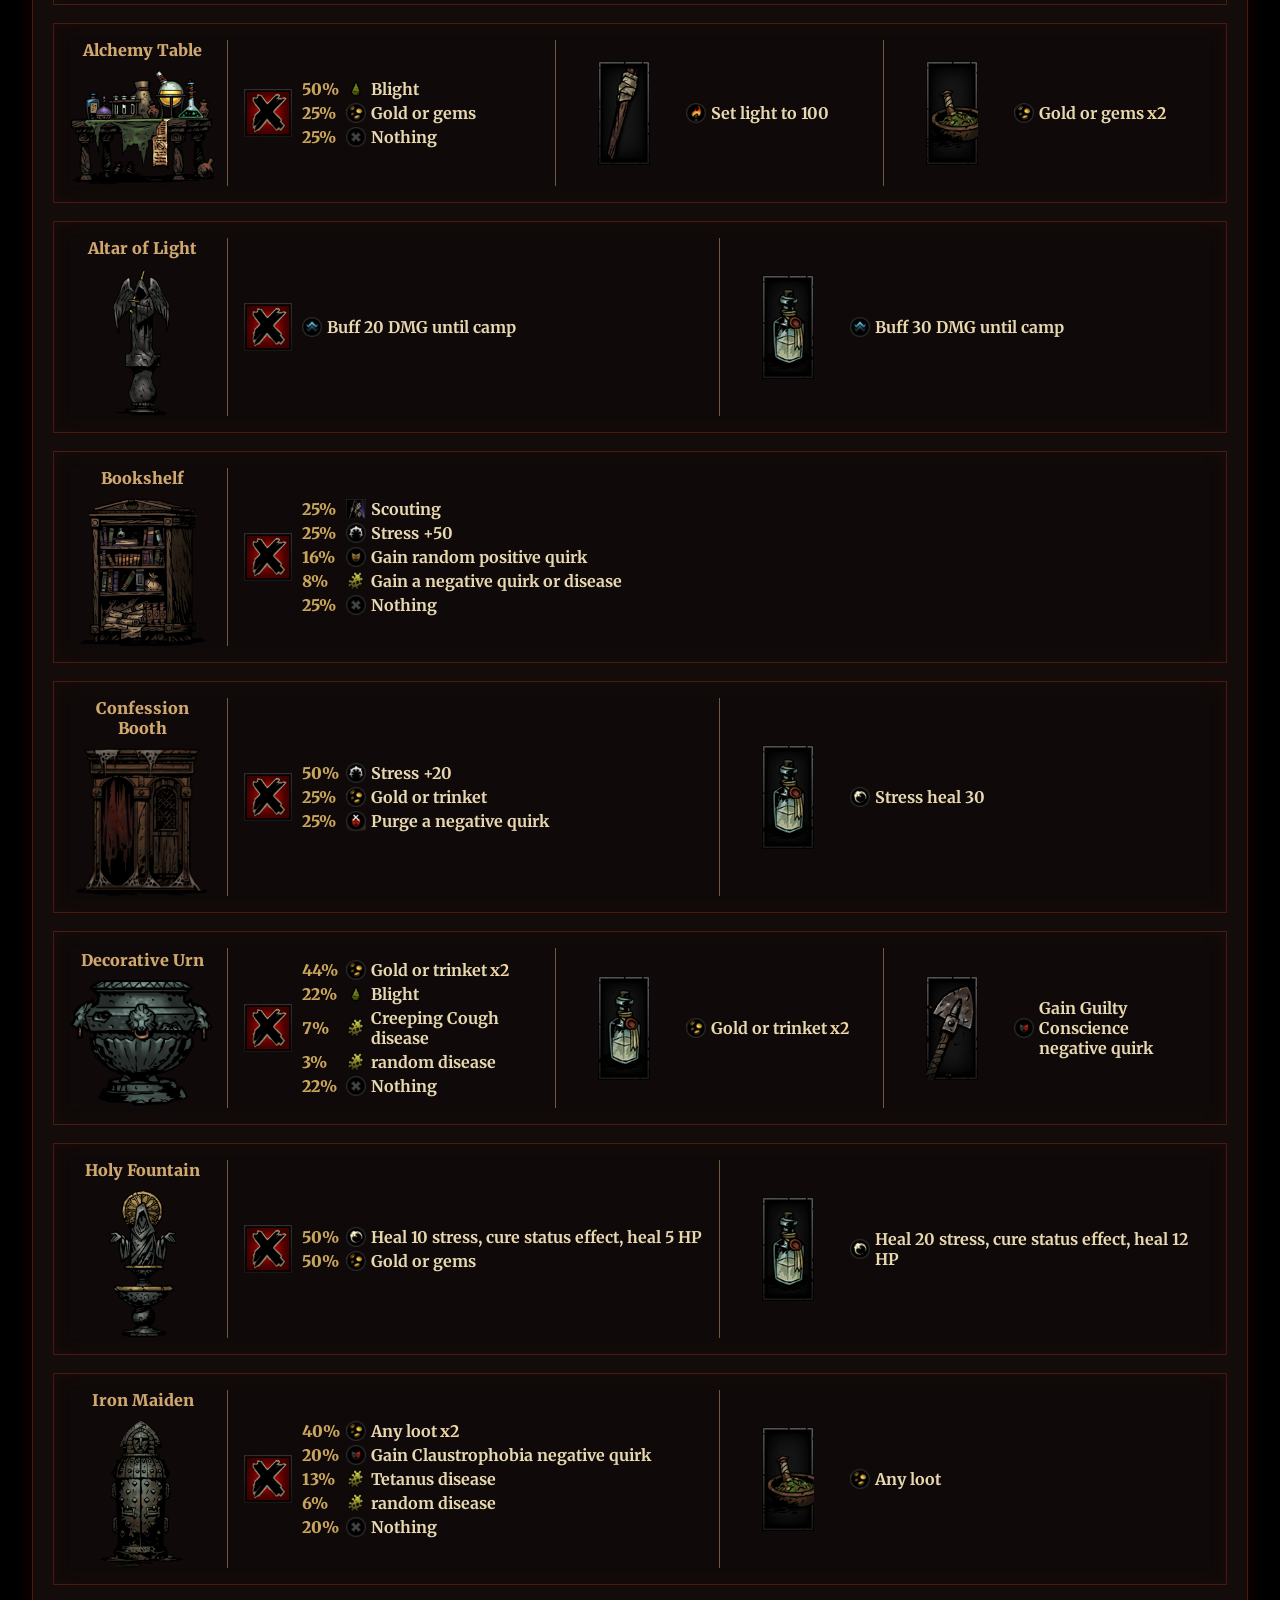
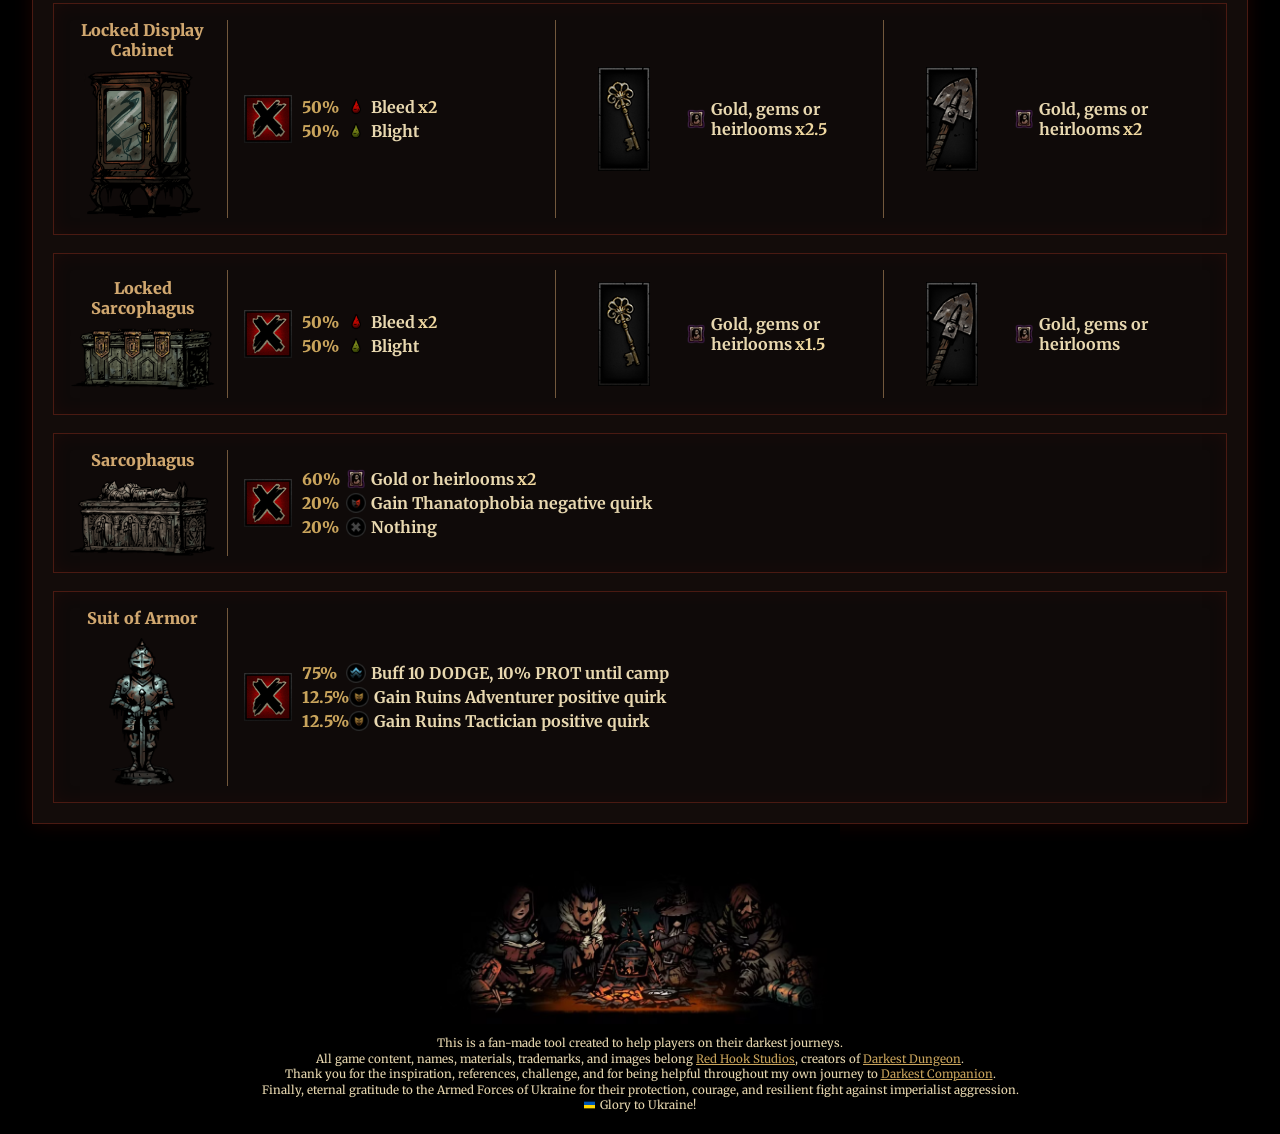
==== commit 5d1616d8: "Pulling data into separate files for maintainability; Partial fulfilling for Cove; Small tweaks for " ====
--- a/index.html
+++ b/index.html
@@ -132,6 +132,9 @@
   </footer>
 
   <script src="provisionData.js"></script>
+  <script src="provisionPriorityData.js"></script>
+  <script src="tipsData.js"></script>
+  <script src="navigationUrls.js"></script>
   <script src="i18n.js"></script>
   <script src="curiosData.js"></script>
   <script src="script.js"></script>
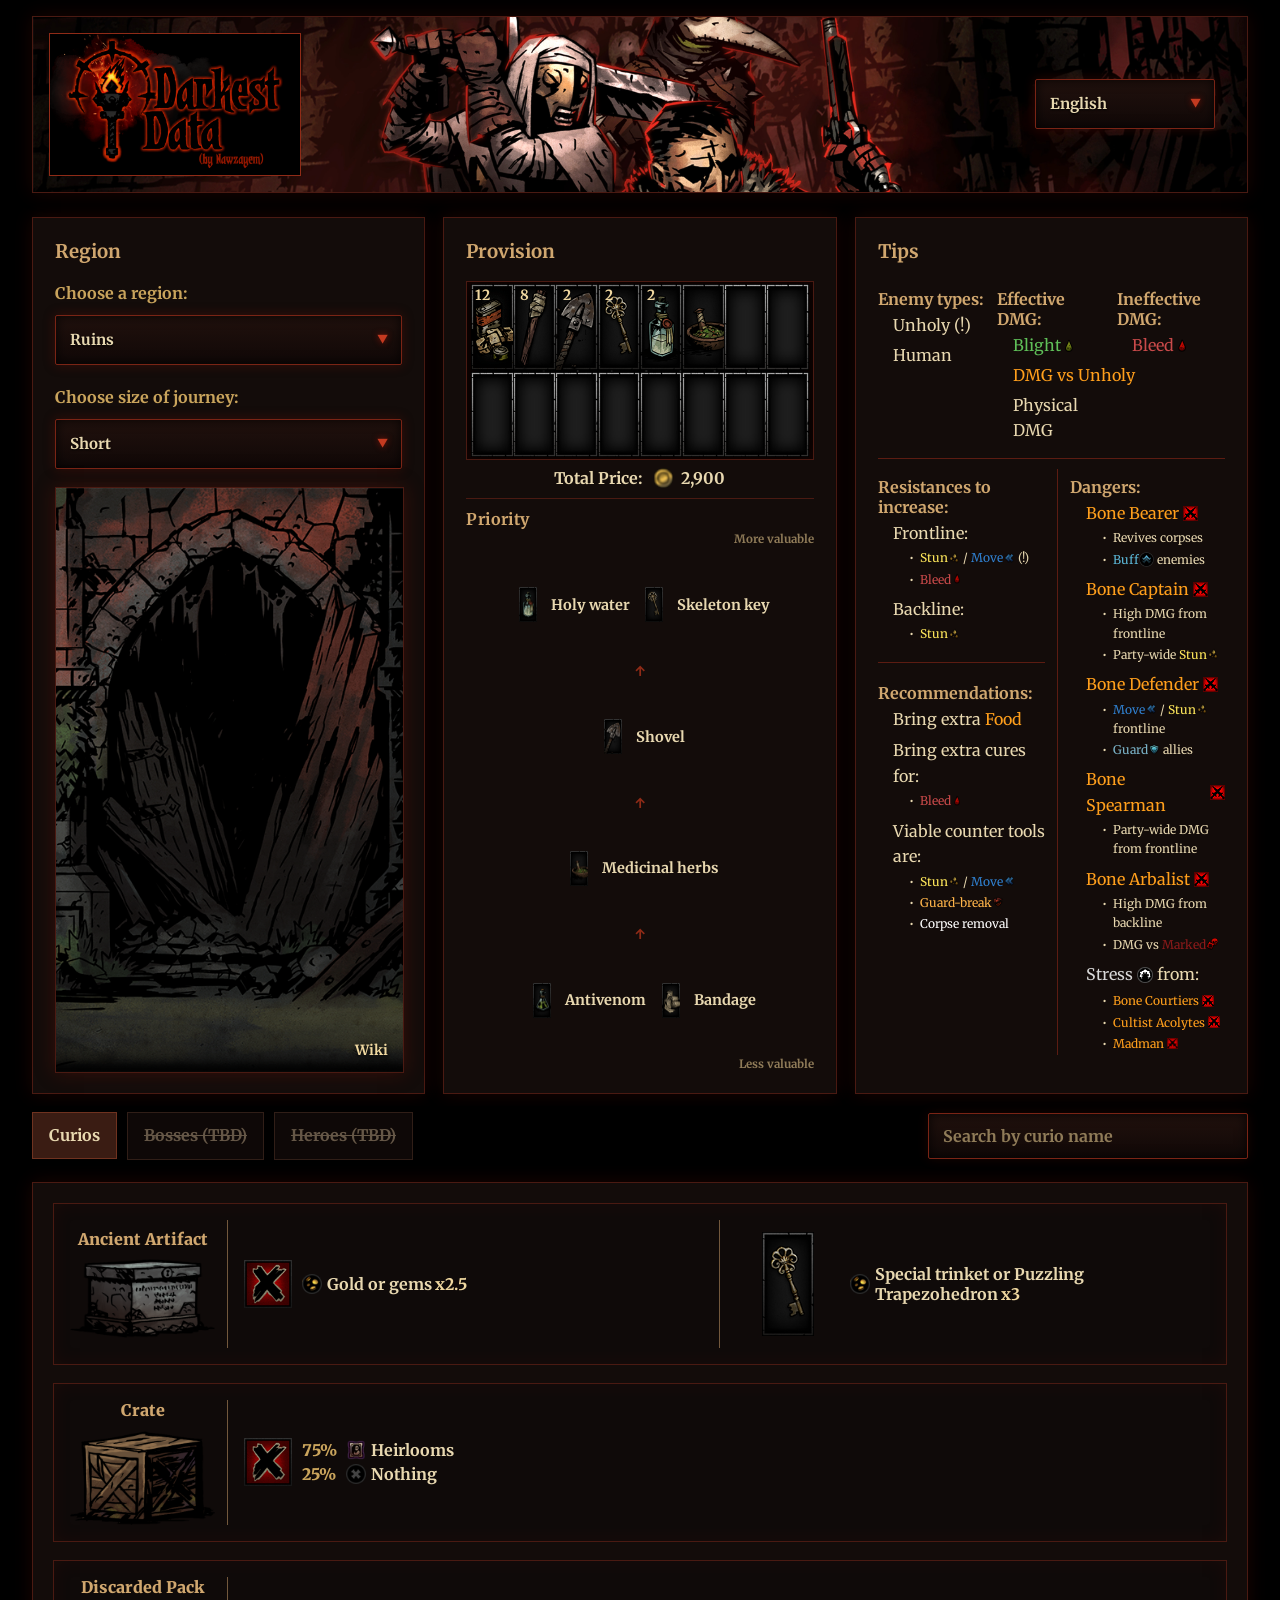
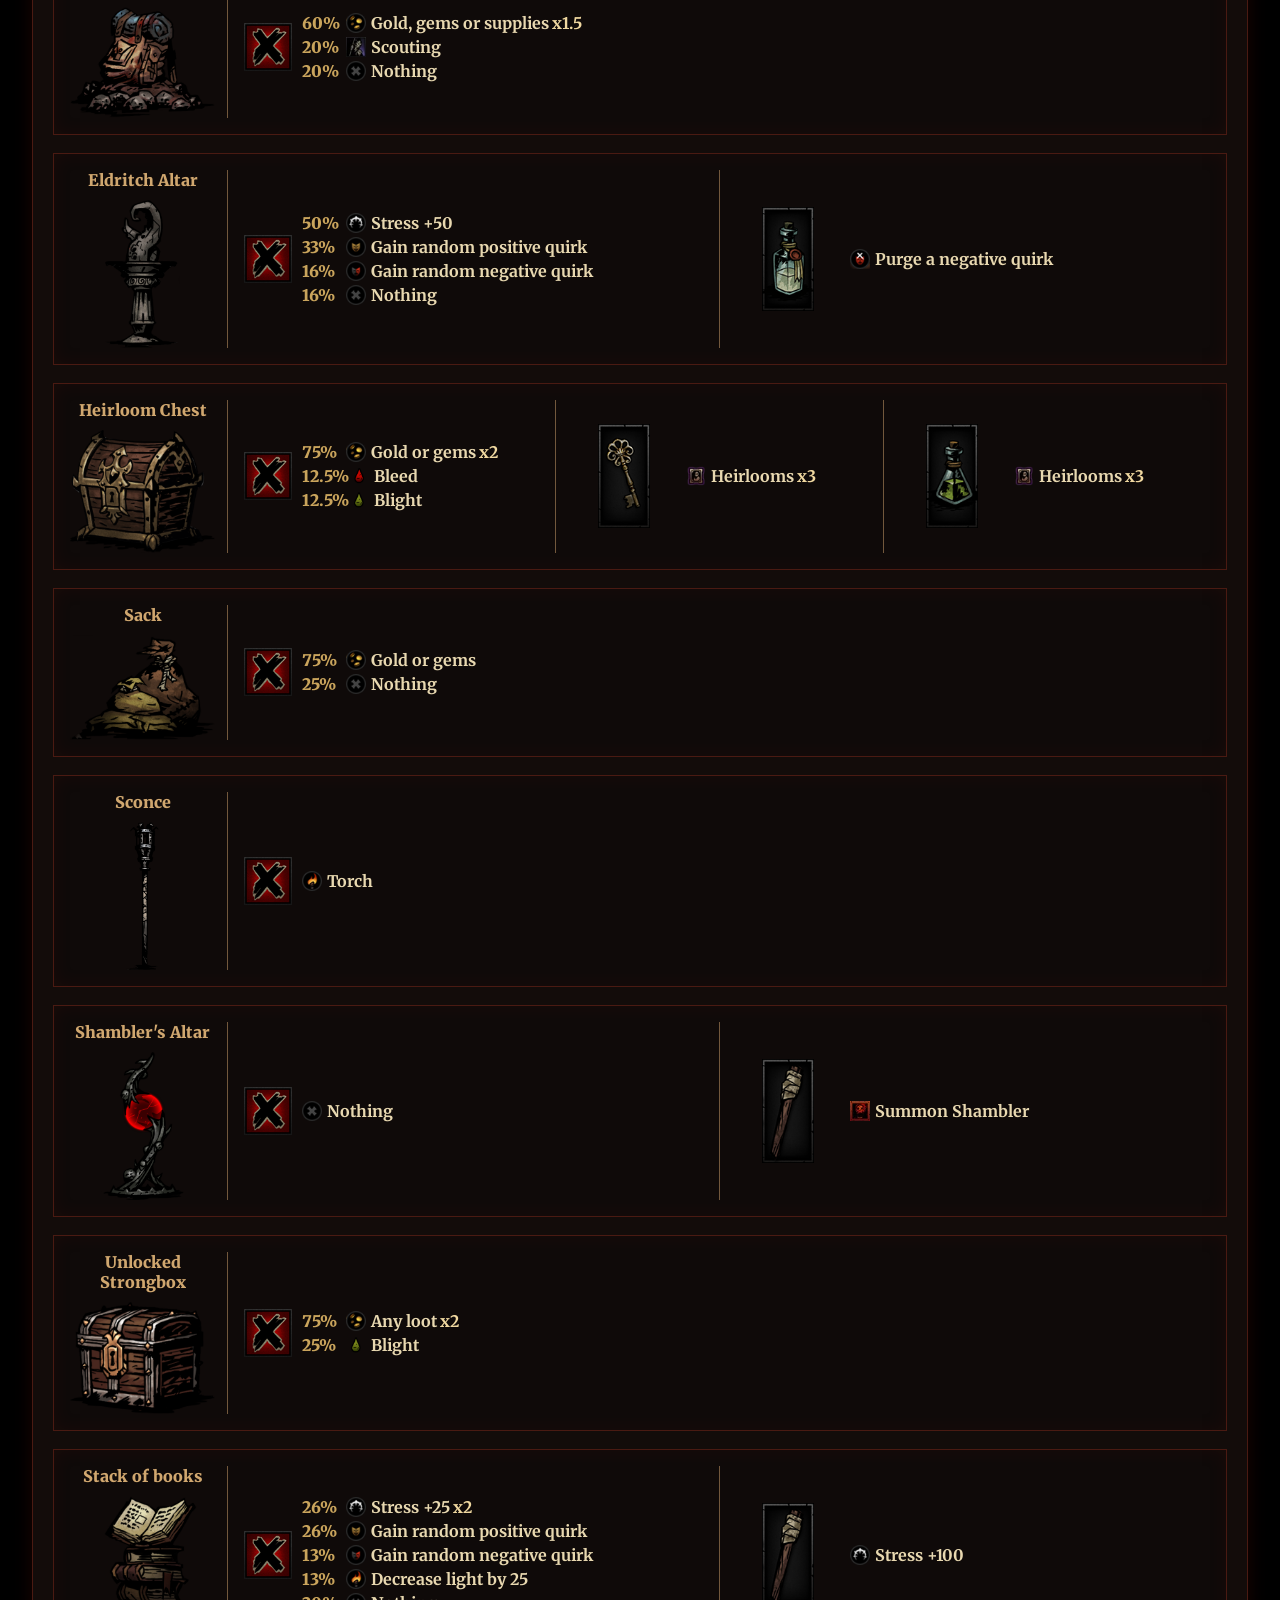
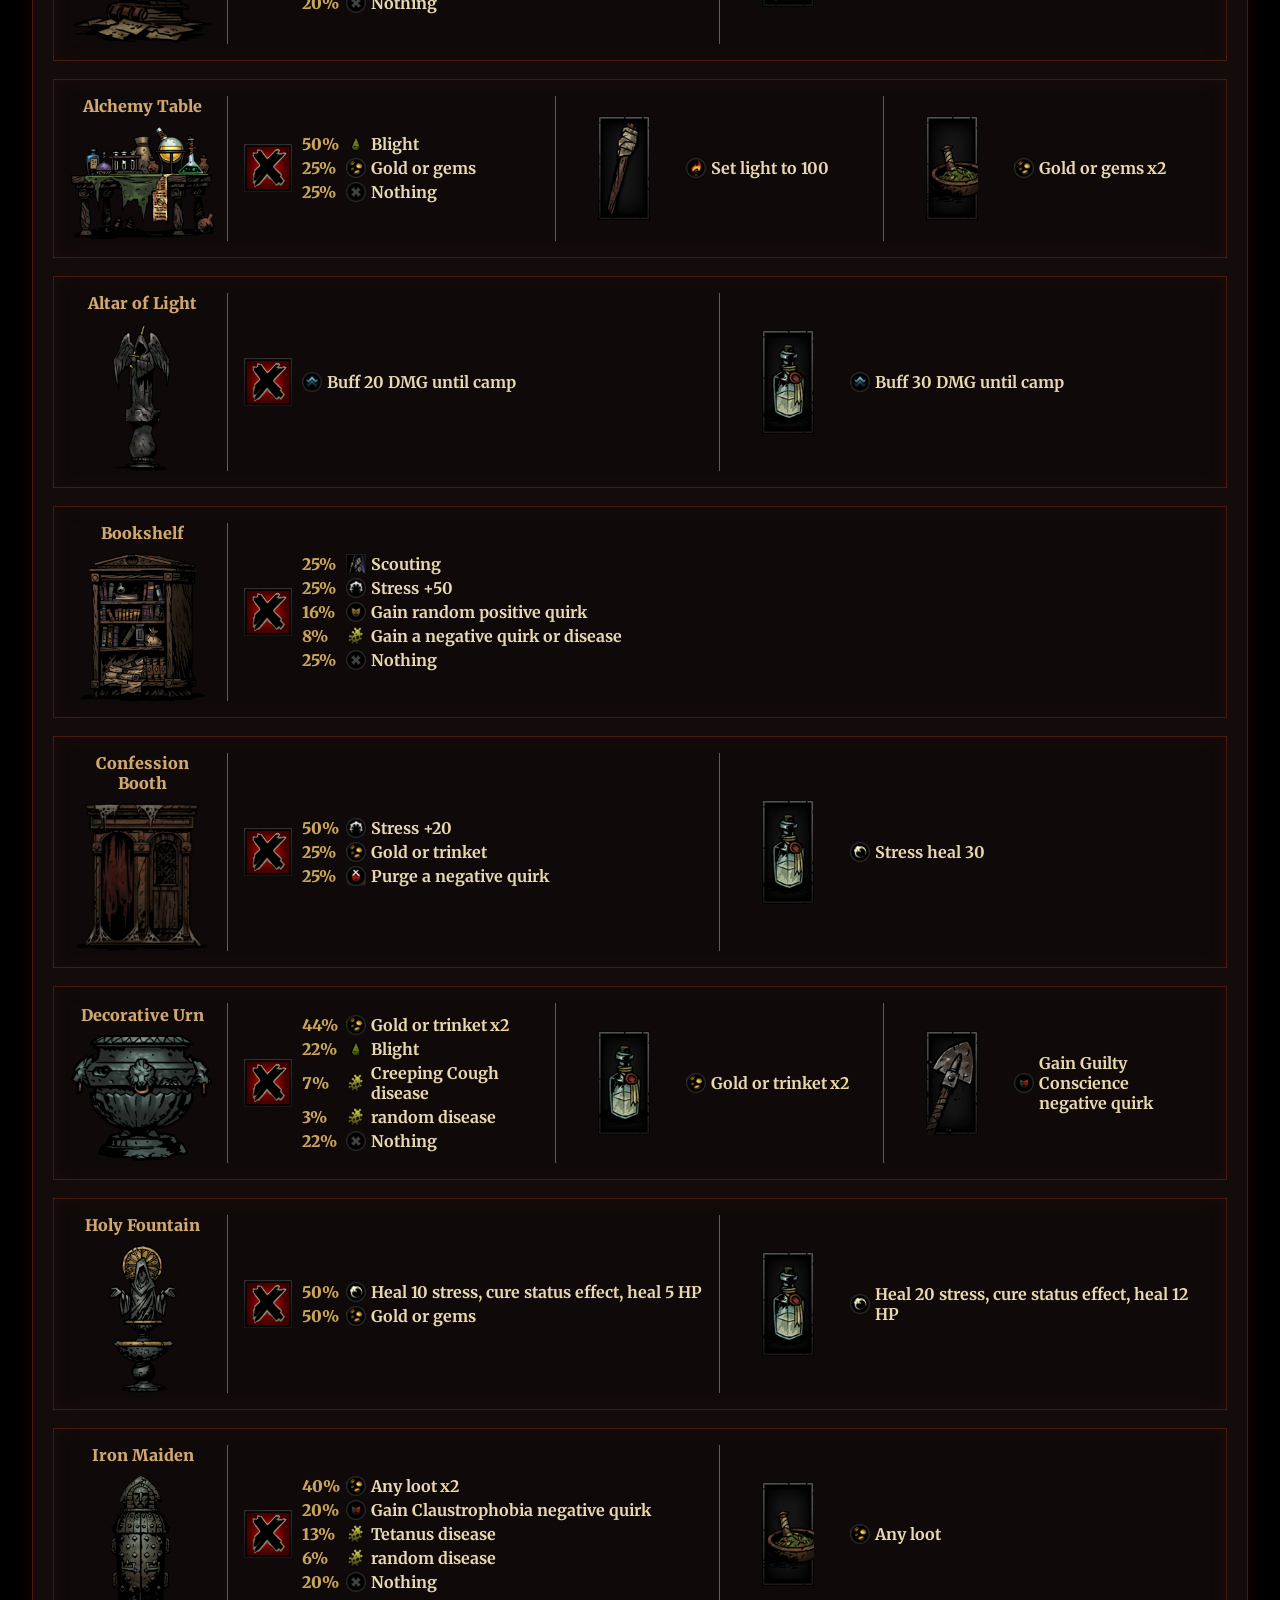
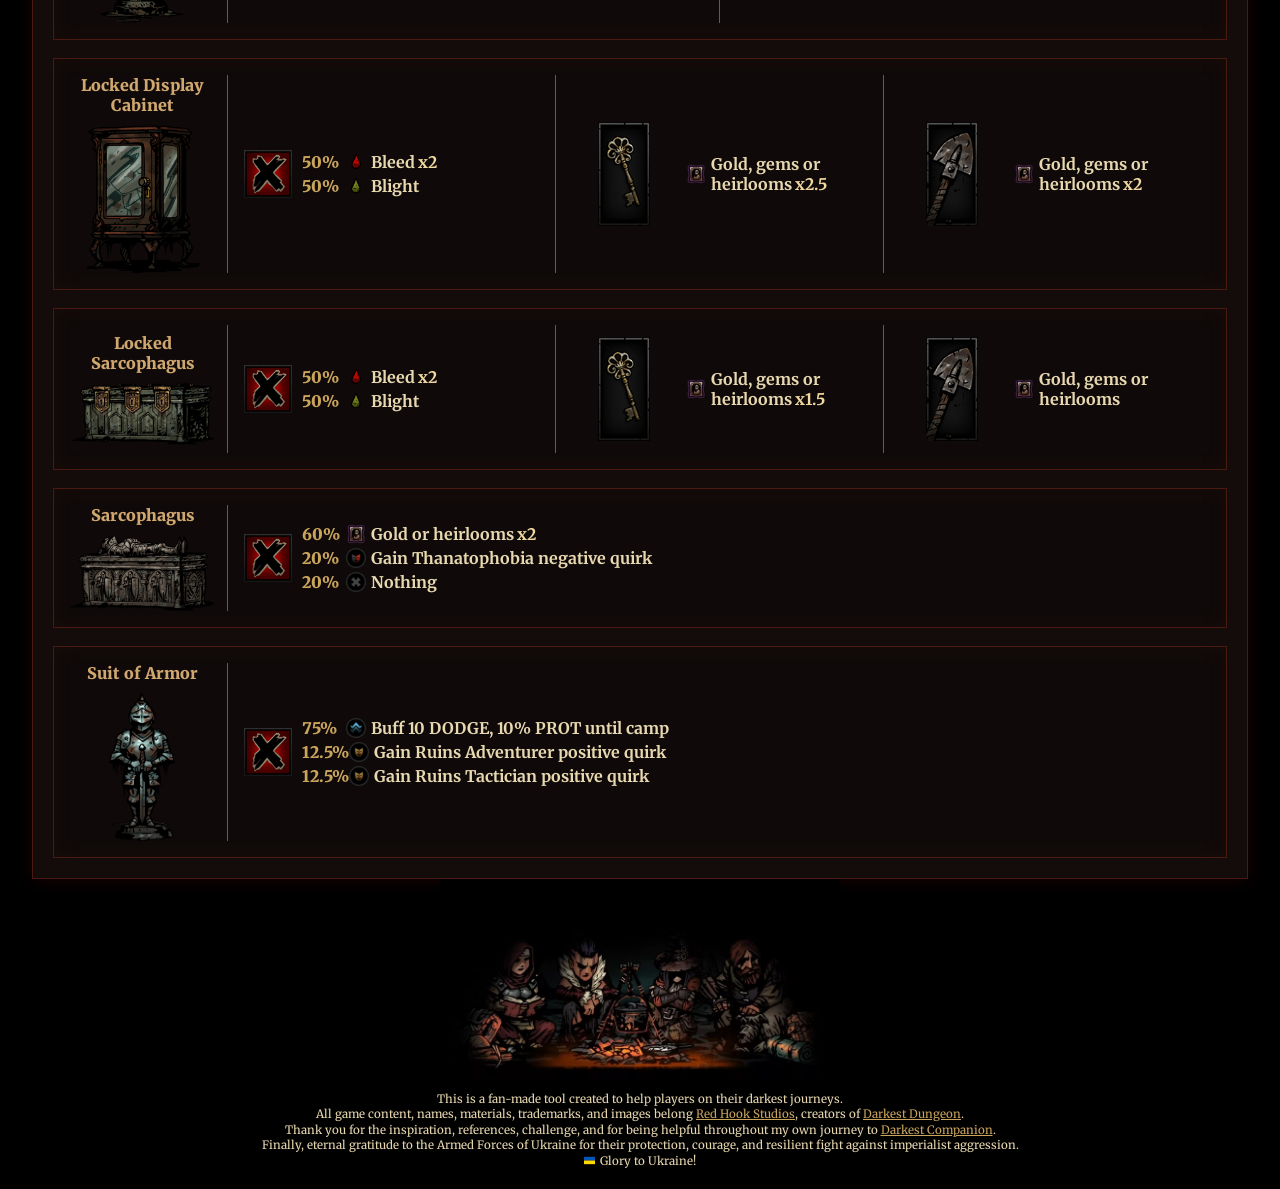
==== commit 88c3412e: "scroll to top button" ====
--- a/index.html
+++ b/index.html
@@ -131,6 +131,8 @@
     <p>This is an unofficial fan-made guide. Not affiliated with Red Hook Studios.</p>
   </footer>
 
+  <button id="scroll-top-btn" class="scroll-top-btn" aria-label="Scroll to top" hidden><img src="img/effects/Buff.curio_tracker.webp" alt="" aria-hidden="true"></button>
+
   <script src="provisionData.js"></script>
   <script src="provisionPriorityData.js"></script>
   <script src="tipsData.js"></script>
